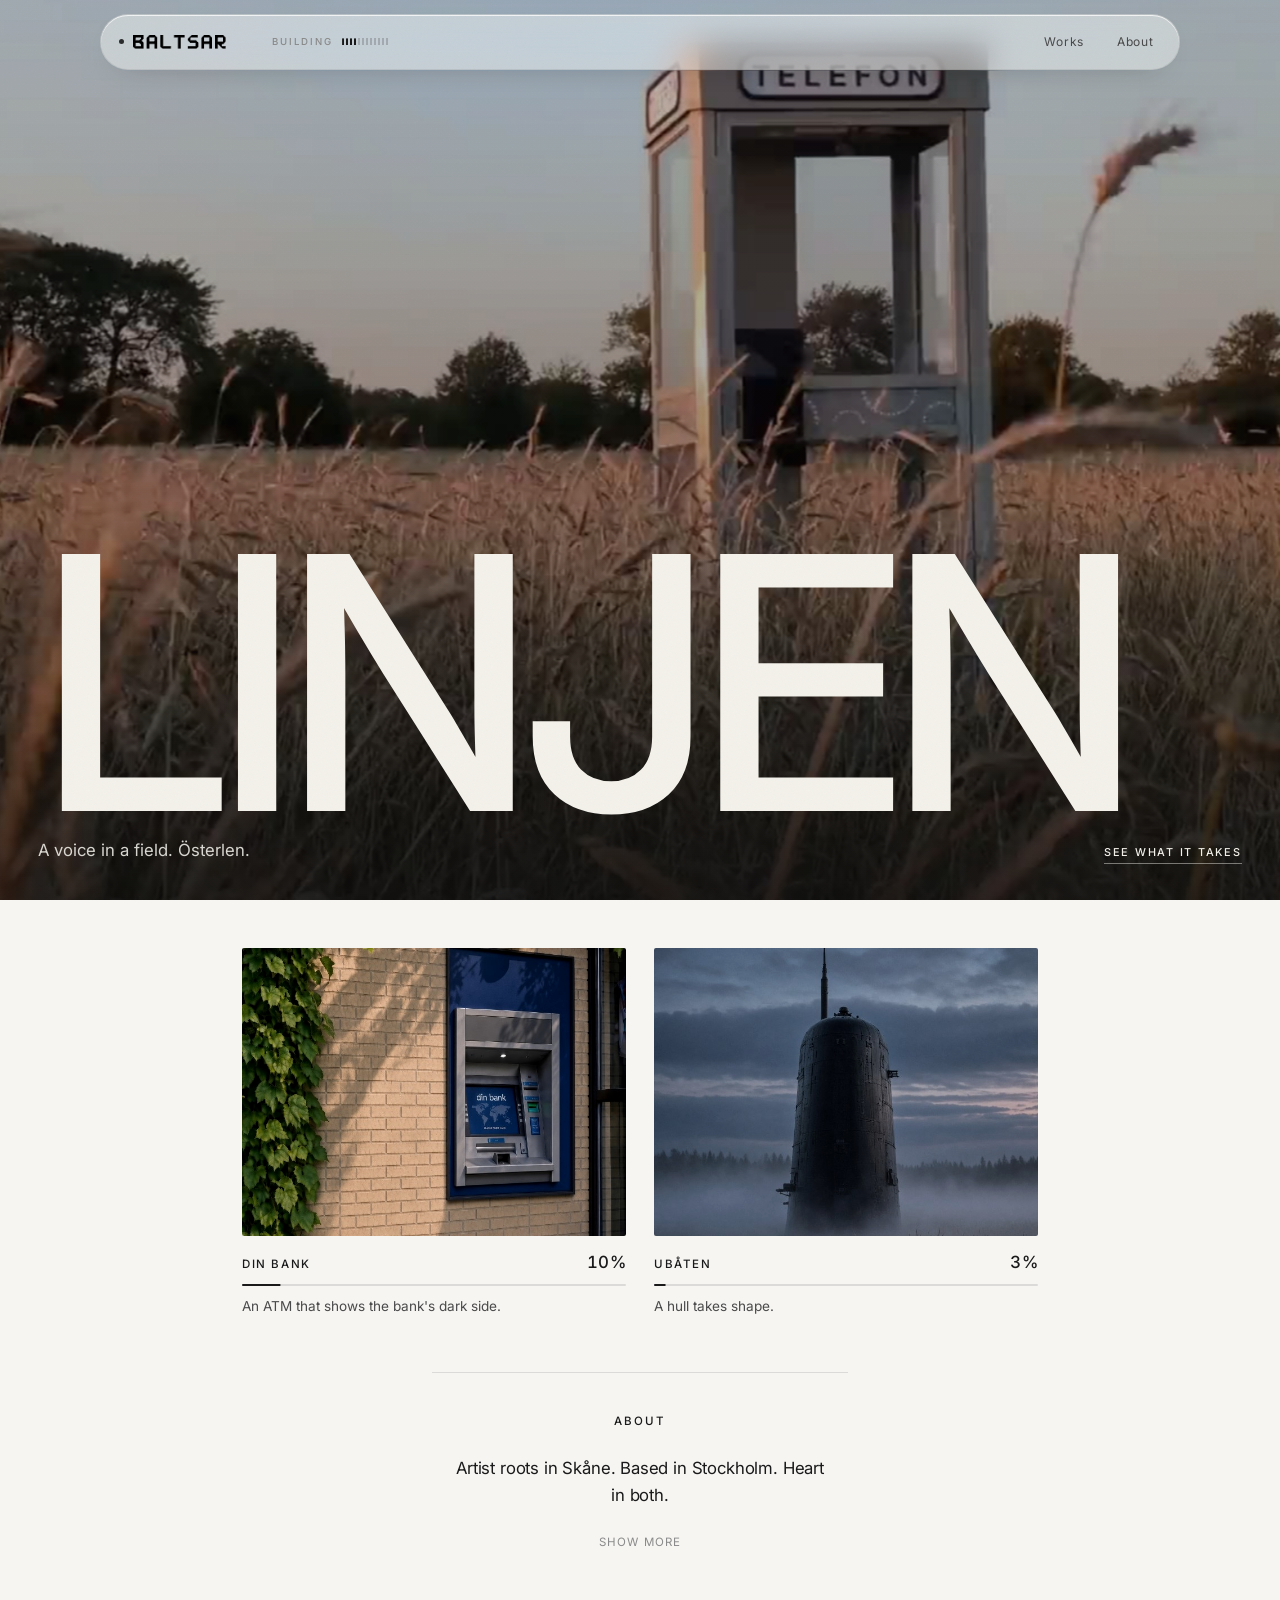
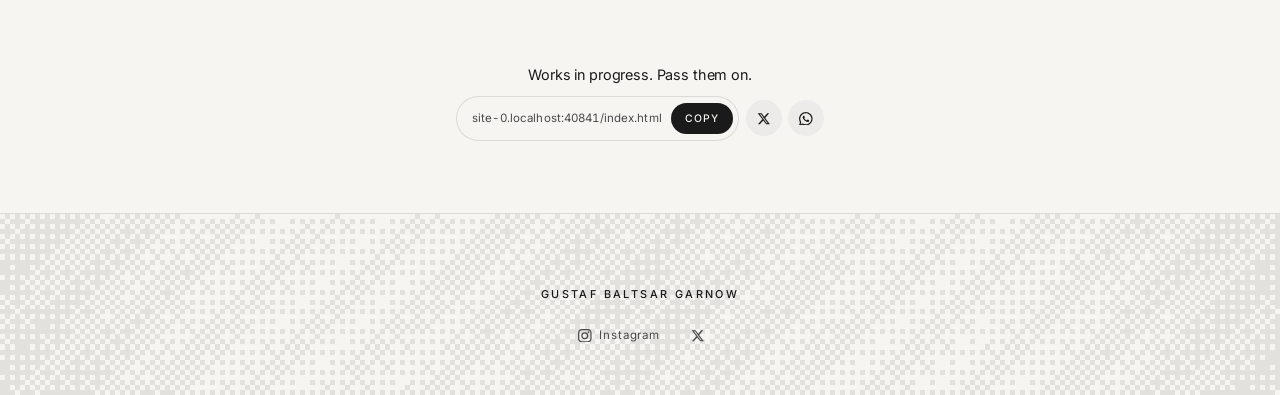
==== index.html @ ce8b92b5 "fix: keep index.html out of the address bar, add a pre-flight, yellow favicon The logo, the nav and " ====
<!DOCTYPE html>
<html lang="en">
<head>
  <meta charset="UTF-8" />
  <meta name="viewport" content="width=device-width, initial-scale=1" />
  <title>BALTSAR — works in progress from Österlen</title>
  <meta name="description" content="Gustaf Baltsar Garnow builds installations in the open. LINJEN, DIN BANK and UBÅTEN — what each work takes, what it costs, and how you can help." />
  <meta name="author" content="Gustaf Baltsar Garnow" />
  <meta name="theme-color" content="#f6f5f2" />
  <meta name="color-scheme" content="light" />
  <link rel="canonical" href="https://www.baltsar.art/" />

  <meta property="og:site_name" content="BALTSAR" />
  <meta property="og:type" content="website" />
  <meta property="og:locale" content="en_GB" />
  <meta property="og:url" content="https://www.baltsar.art/" />
  <meta property="og:title" content="BALTSAR — works in progress from Österlen" />
  <meta property="og:description" content="Gustaf Baltsar Garnow builds installations in the open. LINJEN, DIN BANK and UBÅTEN — what each work takes, what it costs, and how you can help." />
  <meta property="og:image" content="https://www.baltsar.art/images/og.jpg" />
  <meta property="og:image:secure_url" content="https://www.baltsar.art/images/og.jpg" />
  <meta property="og:image:type" content="image/jpeg" />
  <meta property="og:image:width" content="1200" />
  <meta property="og:image:height" content="630" />
  <meta property="og:image:alt" content="LINJEN — a phone booth standing alone in a field in Österlen" />

  <meta name="twitter:card" content="summary_large_image" />
  <meta name="twitter:title" content="BALTSAR — works in progress from Österlen" />
  <meta name="twitter:description" content="Gustaf Baltsar Garnow builds installations in the open. LINJEN, DIN BANK and UBÅTEN — what each work takes, what it costs, and how you can help." />
  <meta name="twitter:image" content="https://www.baltsar.art/images/og.jpg" />
  <meta name="twitter:image:alt" content="LINJEN — a phone booth standing alone in a field in Österlen" />

  <link rel="icon" href="images/favicon.ico" sizes="any" />
  <link rel="icon" type="image/svg+xml" href="images/favicon.svg" />
  <link rel="icon" type="image/png" href="images/favicon-32.png" />
  <link rel="apple-touch-icon" href="images/apple-touch-icon.png" />

  <link rel="preconnect" href="https://fonts.googleapis.com" />
  <link rel="preconnect" href="https://fonts.gstatic.com" crossorigin />
  <link href="https://fonts.googleapis.com/css2?family=Inter:wght@300;400;500&display=swap" rel="stylesheet" />
  <link rel="stylesheet" href="styles.css" />
  <link rel="preload" as="image" href="images/linjen-field-poster.jpg" media="not all and (max-width: 48rem) and (orientation: portrait)" fetchpriority="high" />
  <link rel="preload" as="image" href="images/linjen-hero-pt.jpg" media="(max-width: 48rem) and (orientation: portrait)" fetchpriority="high" />
  <script type="application/ld+json">
  {
    "@context": "https://schema.org",
    "@graph": [
      {
        "@type": "WebSite",
        "name": "BALTSAR",
        "url": "https://www.baltsar.art/",
        "description": "Installations in progress from Österlen — LINJEN, DIN BANK and UBÅTEN. What each work takes to build.",
        "inLanguage": "en",
        "author": { "@id": "https://www.baltsar.art/#person" }
      },
      {
        "@type": "Person",
        "@id": "https://www.baltsar.art/#person",
        "name": "Gustaf Baltsar Garnow",
        "alternateName": "Baltsar",
        "url": "https://www.baltsar.art/",
        "jobTitle": "Artist and developer",
        "homeLocation": {
          "@type": "Place",
          "name": "Stockholm",
          "address": { "@type": "PostalAddress", "addressCountry": "SE" }
        },
        "sameAs": [
          "https://www.instagram.com/gustafbaltsar/",
          "https://x.com/gustafgarnow",
          "https://headless.design",
          "https://andersgarnow.se/"
        ]
      }
    ]
  }
  </script>
</head>
<body>
  <a class="skip-link" href="#top">Skip to content</a>
  <div class="noise" aria-hidden="true"></div>

  <header class="site-header">
    <div class="bar">
      <a class="logo" href="#top">
        <span class="led" aria-hidden="true"></span>
        <img src="images/logo.png" alt="BALTSAR" width="119" height="18" />
      </a>
      <p class="bar-state" aria-hidden="true" data-progress="34">
        <span class="bar-state-label">Building</span>
        <span class="bar-meter"><b></b></span>
      </p>
      <nav class="nav">
        <a href="#verk">Works</a>
        <a href="#om">About</a>
      </nav>
      <div class="bar-scroll" aria-hidden="true"><span></span></div>
    </div>
  </header>

  <main id="top">
    <section class="hero" aria-label="Featured work">
      <a
        class="hero-plane"
        href="linjen.html"
        aria-label="LINJEN — a phone booth standing alone in a field in Österlen"
      >
        <picture>
          <source
            media="(max-width: 48rem) and (orientation: portrait)"
            srcset="images/linjen-hero-pt.jpg"
            width="810"
            height="1440"
          />
          <img
            class="hero-still"
            src="images/linjen-field-poster.jpg"
            alt=""
            width="1440"
            height="810"
            fetchpriority="high"
          />
        </picture>
        <video
          class="hero-video"
          data-hero-video
          data-src="video/linjen-field-lg.mp4"
          width="1440"
          height="810"
          muted
          loop
          playsinline
          disablepictureinpicture
          aria-hidden="true"
        ></video>
      </a>
      <div class="hero-copy">
        <h1 class="hero-title">LINJEN</h1>
        <div class="hero-foot">
          <p class="hero-line">A voice in a field. Österlen.</p>
          <a class="hero-cta" href="linjen.html">See what it takes</a>
        </div>
      </div>
    </section>

    <section id="verk" class="works" aria-label="Works in progress">
      <a class="work work--sketch" href="dinbank.html" data-progress="10">
        <div class="work-media">
          <img src="images/dinbank.jpg" alt="DIN BANK — ATM set into a brick wall" width="682" height="512" loading="lazy" />
        </div>
        <div class="work-meta">
          <div class="work-title-row">
            <h2>DIN BANK</h2>
            <span class="pct">10%</span>
          </div>
          <div class="progress" aria-hidden="true">
            <div class="progress-fill is-on" style="--p: 10"></div>
          </div>
          <p class="work-line">An ATM that shows the bank's dark side.</p>
        </div>
      </a>

      <a class="work work--sketch" href="ubaten.html" data-progress="3">
        <div class="work-media">
          <img src="images/ubaten.jpg" alt="UBÅTEN — conning tower in fog" width="682" height="512" loading="lazy" />
        </div>
        <div class="work-meta">
          <div class="work-title-row">
            <h2>UBÅTEN</h2>
            <span class="pct">3%</span>
          </div>
          <div class="progress" aria-hidden="true">
            <div class="progress-fill is-on" style="--p: 3"></div>
          </div>
          <p class="work-line">A hull takes shape.</p>
        </div>
      </a>
    </section>

    <section id="om" class="about">
      <h2 class="about-heading">About</h2>
      <p class="about-lead">
        Artist roots in Skåne. Based in Stockholm. Heart in both.
      </p>
      <div class="about-more" id="about-more" hidden>
        <p class="about-text">
          Baltsar. Artist and developer. The roots come from my father,
          <a href="https://andersgarnow.se/" target="_blank" rel="noopener">Anders Garnow</a>.
        </p>
        <p class="about-text">
          This site shows what is being built right now — not what is already finished.
          The works are made in the open, from a former bank building in Österlen,
          where voice, code and physical systems meet.
        </p>
        <p class="about-text about-text--muted">
          The percentages are honest. What is done is done.
        </p>
        <p class="about-link">
          <a href="https://headless.design" target="_blank" rel="noopener">headless.design</a>
        </p>
      </div>
      <button
        class="about-toggle"
        type="button"
        aria-expanded="false"
        aria-controls="about-more"
      >
        Show more
      </button>
    </section>

    <aside class="share" data-share aria-label="Share this site">
      <p class="share-hook">Works in progress. Pass them on.</p>
      <div class="share-rail">
        <div class="share-link">
          <span class="share-url" data-share-url></span>
          <button class="share-copy" type="button" data-share-copy>Copy</button>
        </div>
        <button class="share-native" type="button" data-share-native hidden aria-label="Share via device">
          <svg viewBox="0 0 24 24" aria-hidden="true"><path fill="currentColor" d="M18 16.08c-.76 0-1.44.3-1.96.77L8.91 12.7c.05-.23.09-.46.09-.7s-.04-.47-.09-.7l7.05-4.11c.54.5 1.25.81 2.04.81 1.66 0 3-1.34 3-3s-1.34-3-3-3-3 1.34-3 3c0 .24.04.47.09.7L8.04 9.81C7.5 9.31 6.79 9 6 9c-1.66 0-3 1.34-3 3s1.34 3 3 3c.79 0 1.5-.31 2.04-.81l7.12 4.16c-.05.21-.08.43-.08.65 0 1.61 1.31 2.92 2.92 2.92s2.92-1.31 2.92-2.92-1.31-2.92-2.92-2.92z"/></svg>
          <span>Share</span>
        </button>
        <a class="share-icon" data-share-x href="#" target="_blank" rel="noopener" aria-label="Share on X">
          <svg viewBox="0 0 24 24" aria-hidden="true"><path fill="currentColor" d="M18.244 2.25h3.308l-7.227 8.26 8.502 11.24H16.17l-5.214-6.817L4.99 21.75H1.68l7.73-8.835L1.254 2.25H8.08l4.713 6.231zm-1.161 17.52h1.833L7.084 4.126H5.117z"/></svg>
        </a>
        <a class="share-icon" data-share-wa href="#" target="_blank" rel="noopener" aria-label="Share on WhatsApp">
          <svg viewBox="0 0 24 24" aria-hidden="true"><path fill="currentColor" d="M17.47 14.38c-.29-.14-1.7-.84-1.96-.93-.26-.1-.45-.14-.64.14-.19.28-.74.93-.9 1.12-.17.19-.33.21-.62.07-.29-.14-1.21-.45-2.3-1.43-.85-.76-1.42-1.7-1.59-1.98-.17-.29-.02-.44.12-.58.13-.13.29-.33.43-.5.14-.17.19-.28.29-.47.1-.19.05-.35-.02-.5-.07-.14-.64-1.54-.88-2.11-.23-.55-.47-.48-.64-.48h-.55c-.19 0-.5.07-.76.35-.26.28-1 1-1 2.43s1.02 2.82 1.17 3.01c.14.19 2.01 3.07 4.87 4.3.68.29 1.21.47 1.62.6.68.22 1.3.19 1.79.11.55-.08 1.7-.69 1.94-1.36.24-.67.24-1.24.17-1.36-.07-.11-.26-.18-.55-.32zM12.05 21.8h-.01a9.8 9.8 0 0 1-4.98-1.36l-.36-.21-3.7.97.99-3.61-.24-.37a9.77 9.77 0 0 1-1.5-5.22c0-5.4 4.4-9.8 9.81-9.8 2.62 0 5.08 1.02 6.93 2.88a9.74 9.74 0 0 1 2.87 6.93c0 5.41-4.4 9.8-9.8 9.8zm8.34-18.14A11.57 11.57 0 0 0 12.04 0C5.46 0 .1 5.35.1 11.93c0 2.1.55 4.15 1.59 5.96L0 24l6.26-1.64a11.9 11.9 0 0 0 5.78 1.47h.01c6.58 0 11.93-5.35 11.93-11.93 0-3.19-1.24-6.18-3.49-8.43z"/></svg>
        </a>
      </div>
    </aside>
  </main>

  <footer class="site-footer">
    <canvas class="footer-field" data-footer-field aria-hidden="true"></canvas>
    <div class="footer-inner">
      <p class="footer-name">Gustaf Baltsar Garnow</p>
      <nav class="footer-social" aria-label="Social">
        <a href="https://www.instagram.com/gustafbaltsar/" target="_blank" rel="noopener" aria-label="Instagram">
          <svg viewBox="0 0 24 24" aria-hidden="true"><path fill="currentColor" d="M12 2.16c3.2 0 3.58.01 4.85.07 3.25.15 4.77 1.69 4.92 4.92.06 1.27.07 1.65.07 4.85s-.01 3.58-.07 4.85c-.15 3.23-1.66 4.77-4.92 4.92-1.27.06-1.65.07-4.85.07s-3.58-.01-4.85-.07c-3.26-.15-4.77-1.7-4.92-4.92-.06-1.27-.07-1.65-.07-4.85s.01-3.58.07-4.85C2.38 3.92 3.9 2.38 7.15 2.23 8.42 2.17 8.8 2.16 12 2.16M12 0C8.74 0 8.33.01 7.05.07 2.7.27.27 2.69.07 7.05.01 8.33 0 8.74 0 12s.01 3.67.07 4.95c.2 4.36 2.62 6.78 6.98 6.98C8.33 23.99 8.74 24 12 24s3.67-.01 4.95-.07c4.35-.2 6.78-2.62 6.98-6.98.06-1.28.07-1.69.07-4.95s-.01-3.67-.07-4.95C23.73 2.69 21.31.27 16.95.07 15.67.01 15.26 0 12 0zm0 5.84A6.16 6.16 0 1 0 18.16 12 6.16 6.16 0 0 0 12 5.84zM12 16a4 4 0 1 1 4-4 4 4 0 0 1-4 4zm6.41-11.85a1.44 1.44 0 1 0 1.44 1.44 1.44 1.44 0 0 0-1.44-1.44z"/></svg>
          <span>Instagram</span>
        </a>
        <a href="https://x.com/gustafgarnow" target="_blank" rel="noopener" aria-label="X">
          <svg viewBox="0 0 24 24" aria-hidden="true"><path fill="currentColor" d="M18.244 2.25h3.308l-7.227 8.26 8.502 11.24H16.17l-5.214-6.817L4.99 21.75H1.68l7.73-8.835L1.254 2.25H8.08l4.713 6.231zm-1.161 17.52h1.833L7.084 4.126H5.117z"/></svg>
        </a>
      </nav>
    </div>
  </footer>

  <script src="main.js?v=13"></script>
</body>
</html>
---- styles.css ----
/* BALTSAR — light, minimal, always visible */

:root {
  --bg: #f6f5f2;
  --bg-soft: #eeede8;
  --ink: #1a1a1a;
  --ink-muted: #4a4a4a;
  --ink-faint: #8a8a8a;
  --line: rgba(26, 26, 26, 0.12);
  --ease: cubic-bezier(0.22, 1, 0.36, 1);
  --ease-out: cubic-bezier(0.16, 1, 0.3, 1);
  --radius: 2px;
}

*,
*::before,
*::after {
  box-sizing: border-box;
  margin: 0;
  padding: 0;
}

html {
  scroll-behavior: smooth;
  -webkit-font-smoothing: antialiased;
  -moz-osx-font-smoothing: grayscale;
}

@media (prefers-reduced-motion: reduce) {
  html { scroll-behavior: auto; }
  *, *::before, *::after {
    animation-duration: 0.01ms !important;
    animation-iteration-count: 1 !important;
    transition-duration: 0.01ms !important;
  }
}

body {
  font-family: "Inter", system-ui, -apple-system, sans-serif;
  font-weight: 400;
  font-size: 15px;
  line-height: 1.5;
  color: var(--ink);
  background: var(--bg);
  min-height: 100vh;
  overflow-x: hidden;
}

/* subtle film grain */
.noise {
  pointer-events: none;
  position: fixed;
  inset: 0;
  z-index: 1000;
  opacity: 0.03;
  background-image: url("data:image/svg+xml,%3Csvg viewBox='0 0 256 256' xmlns='http://www.w3.org/2000/svg'%3E%3Cfilter id='n'%3E%3CfeTurbulence type='fractalNoise' baseFrequency='0.85' numOctaves='4' stitchTiles='stitch'/%3E%3C/filter%3E%3Crect width='100%25' height='100%25' filter='url(%23n)'/%3E%3C/svg%3E");
  background-size: 180px;
  mix-blend-mode: multiply;
}

.skip-link {
  position: absolute;
  left: 1rem;
  top: -4rem;
  z-index: 200;
  padding: 0.65rem 1rem;
  background: var(--ink);
  color: var(--bg);
  font-size: 0.75rem;
  letter-spacing: 0.08em;
  text-transform: uppercase;
  text-decoration: none;
  border-radius: var(--radius);
  transition: top 0.2s var(--ease);
}

.skip-link:focus {
  top: 1rem;
}

/* header — floating glass bar */
.site-header {
  position: fixed;
  top: 0;
  left: 0;
  right: 0;
  z-index: 100;
  padding: 0.85rem 1.5rem;
  transition: padding 0.5s var(--ease);
}

.site-header.is-scrolled {
  padding: 0.5rem 1.5rem;
}

.bar {
  position: relative;
  max-width: 1080px;
  margin: 0 auto;
  display: flex;
  align-items: center;
  justify-content: space-between;
  gap: 1.5rem;
  padding: 0.7rem 0.75rem 0.7rem 1.1rem;
  border-radius: 999px;
  border: 1px solid rgba(26, 26, 26, 0.07);
  background: rgba(246, 245, 242, 0.5);
  backdrop-filter: blur(16px) saturate(1.7);
  -webkit-backdrop-filter: blur(16px) saturate(1.7);
  box-shadow: inset 0 1px 0 rgba(255, 255, 255, 0.75),
    0 10px 30px -24px rgba(26, 26, 26, 0.9);
  transition: background 0.5s var(--ease), border-color 0.5s var(--ease),
    box-shadow 0.5s var(--ease), padding 0.5s var(--ease);
}

.is-scrolled .bar {
  padding: 0.55rem 0.75rem 0.55rem 1.1rem;
  border-color: rgba(26, 26, 26, 0.11);
  background: rgba(246, 245, 242, 0.72);
  box-shadow: inset 0 1px 0 rgba(255, 255, 255, 0.8),
    0 14px 34px -26px rgba(26, 26, 26, 1);
}

/* dot grain caught in the glass */
.bar::before {
  content: "";
  position: absolute;
  inset: 0;
  border-radius: inherit;
  pointer-events: none;
  background-image: radial-gradient(var(--ink) 0.5px, transparent 0.6px);
  background-size: 4px 4px;
  opacity: 0.045;
}

/* light passes over the glass when you come near */
.bar::after {
  content: "";
  position: absolute;
  inset: 0;
  border-radius: inherit;
  pointer-events: none;
  background-image: linear-gradient(
    100deg,
    transparent 40%,
    rgba(255, 255, 255, 0.8) 50%,
    transparent 60%
  );
  background-size: 250% 100%;
  background-position: 130% 0;
  opacity: 0;
  transition: opacity 0.4s var(--ease), background-position 1.2s var(--ease-out);
}

.bar:hover::after {
  opacity: 1;
  background-position: -30% 0;
}

/* site state readout */
.bar-state {
  display: flex;
  align-items: center;
  gap: 0.6rem;
  margin-right: auto;
  margin-left: 1.4rem;
}

.bar-state-label {
  font-size: 0.6rem;
  font-weight: 500;
  letter-spacing: 0.2em;
  text-transform: uppercase;
  color: var(--ink-faint);
}

.bar-meter {
  position: relative;
  width: 46px;
  height: 7px;
  background-image: repeating-linear-gradient(
    to right,
    rgba(26, 26, 26, 0.2) 0 2px,
    transparent 2px 4px
  );
}

.bar-meter b {
  position: absolute;
  inset: 0;
  background-image: repeating-linear-gradient(
    to right,
    var(--ink) 0 2px,
    transparent 2px 4px
  );
  clip-path: inset(0 100% 0 0);
  transition: clip-path 1.4s steps(12, end) 0.35s;
}

/* scroll readout along the bottom of the glass */
.bar-scroll {
  position: absolute;
  left: 1.1rem;
  right: 1.1rem;
  bottom: 0;
  height: 2px;
  overflow: hidden;
}

.bar-scroll span {
  display: block;
  height: 100%;
  background-image: radial-gradient(var(--ink) 0.7px, transparent 0.9px);
  background-size: 4px 4px;
  transform: scaleX(0);
  transform-origin: left;
  opacity: 0.35;
  transition: transform 0.15s linear;
}

.logo {
  display: inline-flex;
  align-items: center;
  gap: 0.6rem;
  color: var(--ink);
  text-decoration: none;
  transition: opacity 0.3s var(--ease);
}

.logo img {
  display: block;
  height: 14px;
  width: auto;
  image-rendering: -webkit-optimize-contrast;
}

.logo:hover {
  opacity: 0.55;
}

/* status light — the site is being built, not finished */
.led {
  width: 5px;
  height: 5px;
  border-radius: 50%;
  background: var(--ink);
  opacity: 0.9;
  animation: led 6s steps(1, end) infinite;
}

@keyframes led {
  0%, 84% { opacity: 0.9; }
  85%, 87% { opacity: 0.15; }
  88%, 90% { opacity: 0.9; }
  91%, 93% { opacity: 0.15; }
  94%, 100% { opacity: 0.9; }
}

.nav {
  display: flex;
  gap: 0.35rem;
}

.nav a {
  position: relative;
  padding: 0.45rem 0.85rem;
  border-radius: 999px;
  font-size: 0.75rem;
  font-weight: 400;
  letter-spacing: 0.06em;
  color: var(--ink-muted);
  text-decoration: none;
  transition: color 0.3s var(--ease), background 0.3s var(--ease);
}

.nav a:hover,
.nav a:focus-visible {
  color: var(--ink);
  background: rgba(26, 26, 26, 0.045);
}

/* underline resolves dot by dot */
.nav a::after {
  content: "";
  position: absolute;
  left: 0.85rem;
  right: 0.85rem;
  bottom: 0.32rem;
  height: 2px;
  background-image: radial-gradient(var(--ink) 0.7px, transparent 0.9px);
  background-size: 4px 4px;
  clip-path: inset(0 100% 0 0);
  transition: clip-path 0.4s steps(5, end);
}

.nav a:hover::after,
.nav a:focus-visible::after {
  clip-path: inset(0 0 0 0);
}

/* hero — LINJEN owns the first viewport */
.hero {
  position: relative;
  min-height: 100svh;
  display: flex;
  flex-direction: column;
  justify-content: flex-end;
  color: #f3f1ea;
  background: #1a1a1a;
}

.hero-plane {
  position: absolute;
  inset: 0;
  display: block;
  overflow: hidden;
}

.hero-plane picture,
.hero-plane img,
.hero-plane video {
  width: 100%;
  height: 100%;
  object-fit: cover;
  object-position: 50% 42%;
  display: block;
  /* the anchor owns the click, never the video element */
  pointer-events: none;
  transform: scale(1.04);
  filter: saturate(0.92) contrast(1.04) brightness(0.92);
  animation: hero-settle 2.4s var(--ease-out) both;
  transition: transform 1.4s var(--ease-out), filter 0.8s var(--ease);
}

/* the still is the floor; motion fades in on top of it once it can play */
.hero-video {
  position: absolute;
  inset: 0;
  opacity: 0;
  transition: opacity 0.8s var(--ease);
}

.hero-video.is-playing {
  opacity: 1;
}

.hero-plane:hover img,
.hero-plane:focus-visible img,
.hero-plane:hover video,
.hero-plane:focus-visible video {
  transform: scale(1.07);
  filter: saturate(1) contrast(1.06) brightness(0.95);
}

.hero-plane:focus-visible {
  outline: none;
}

.hero-plane:focus-visible::after {
  content: "";
  position: absolute;
  inset: 0.75rem;
  border: 1px solid rgba(243, 241, 234, 0.7);
  pointer-events: none;
}

.hero::after {
  content: "";
  position: absolute;
  inset: 0;
  pointer-events: none;
  background:
    linear-gradient(to top, rgba(14, 14, 14, 0.78) 0%, rgba(14, 14, 14, 0.28) 42%, rgba(14, 14, 14, 0.12) 100%),
    radial-gradient(ellipse 80% 55% at 50% 100%, rgba(14, 14, 14, 0.55), transparent 70%);
}

.hero-copy {
  position: relative;
  z-index: 1;
  width: 100%;
  /* proportional inset so the title fills the same share at every width */
  padding: 0 max(1rem, 3vw) 1.5rem;
  pointer-events: none;
  animation: hero-copy-in 1.1s var(--ease-out) 0.25s both;
}

.hero-copy .hero-cta {
  pointer-events: auto;
}

@media (min-width: 768px) {
  .hero-copy {
    padding: 0 max(1rem, 3vw) 2.25rem;
  }
}

/* the name of the work, at the size of the field it stands in. vw so it
   spans the viewport, vh so a short window cannot push it off screen. */
.hero-title {
  font-size: min(27.6vw, 62vh);
  font-weight: 500;
  letter-spacing: -0.045em;
  line-height: 0.78;
  text-transform: uppercase;
  white-space: nowrap;
}

.hero-foot {
  display: flex;
  flex-wrap: wrap;
  align-items: baseline;
  justify-content: space-between;
  gap: 0.6rem 2rem;
  margin-top: 1.15rem;
}

.hero-line {
  max-width: 18rem;
  font-size: 1.05rem;
  font-weight: 400;
  line-height: 1.4;
  color: rgba(243, 241, 234, 0.88);
}

.hero-cta {
  display: inline-block;
  font-size: 0.68rem;
  font-weight: 500;
  letter-spacing: 0.16em;
  text-transform: uppercase;
  color: #f3f1ea;
  text-decoration: none;
  border-bottom: 1px solid rgba(243, 241, 234, 0.45);
  padding-bottom: 0.15rem;
  transition: border-color 0.35s var(--ease), opacity 0.35s var(--ease);
}

.hero-cta:hover,
.hero-cta:focus-visible {
  border-color: #f3f1ea;
}

.hero-cta:focus-visible {
  outline: 1px solid #f3f1ea;
  outline-offset: 4px;
}

@keyframes hero-settle {
  from {
    transform: scale(1.08);
    filter: saturate(0.85) contrast(1.02) brightness(0.78);
  }
  to {
    transform: scale(1.04);
    filter: saturate(0.92) contrast(1.04) brightness(0.92);
  }
}

@keyframes hero-copy-in {
  from {
    opacity: 0;
    transform: translateY(14px);
  }
  to {
    opacity: 1;
    transform: translateY(0);
  }
}

.visually-hidden {
  position: absolute;
  width: 1px;
  height: 1px;
  padding: 0;
  margin: -1px;
  overflow: hidden;
  clip: rect(0, 0, 0, 0);
  white-space: nowrap;
  border: 0;
}

/* works — unfinished pieces sit under the hero */
.works {
  display: grid;
  grid-template-columns: 1fr;
  gap: 2.5rem;
  padding: 3rem 1.5rem 3.5rem;
  max-width: 860px;
  margin: 0 auto;
  scroll-margin-top: 5rem;
}

@media (min-width: 720px) {
  .works {
    grid-template-columns: repeat(2, 1fr);
    gap: 1.75rem;
    padding-left: 2rem;
    padding-right: 2rem;
  }
}

.work {
  display: block;
  color: inherit;
  text-decoration: none;
}

.work:focus-visible {
  outline: 1px solid var(--ink);
  outline-offset: 4px;
}

.work-media {
  position: relative;
  aspect-ratio: 4 / 3;
  overflow: hidden;
  background: var(--bg-soft);
  border-radius: var(--radius);
}

.work-media img {
  width: 100%;
  height: 100%;
  object-fit: cover;
  display: block;
  filter: saturate(0.94) contrast(1.02);
}

/* sketches stay still — no zoom / pixel hover */
.work--sketch .work-media img {
  filter: saturate(0.88) contrast(1.05);
}

.work--sketch:hover .work-media img,
.work--sketch:focus-visible .work-media img {
  transform: none;
}

.work-meta {
  padding-top: 0.9rem;
}

.work-title-row {
  display: flex;
  align-items: baseline;
  justify-content: space-between;
  gap: 0.75rem;
  margin-bottom: 0.5rem;
}

.work-title-row h2 {
  font-size: 0.72rem;
  font-weight: 500;
  letter-spacing: 0.14em;
  text-transform: uppercase;
}

.pct {
  font-size: 1.05rem;
  font-weight: 500;
  letter-spacing: 0.02em;
  color: var(--ink);
  font-variant-numeric: tabular-nums;
}
.work[data-progress="0"] .pct {
  font-size: 0.8rem;
  font-weight: 400;
  color: var(--ink-faint);
}


/* progress bar — more visible, especially high % */
.progress {
  height: 2px;
  background: var(--line);
  overflow: hidden;
  border-radius: 1px;
  margin-top: 0.15rem;
}

.progress-fill {
  height: 100%;
  width: 100%;
  background: var(--ink);
  transform: scaleX(0);
  transform-origin: left;
}

.progress-fill.is-on {
  transform: scaleX(calc(var(--p) / 100));
  transition: transform 1.1s var(--ease-out);
}

/* one-line under each work — clear, readable */
.work-line {
  margin-top: 0.7rem;
  font-size: 0.85rem;
  font-weight: 400;
  line-height: 1.45;
  color: var(--ink-muted);
}

/* about — impossible to miss */
.about {
  max-width: 26rem;
  margin: 0 auto;
  padding: 2.5rem 1.5rem 5rem;
  text-align: center;
  scroll-margin-top: 5rem;
  border-top: 1px solid var(--line);
}

.about-heading {
  font-size: 0.72rem;
  font-weight: 500;
  letter-spacing: 0.18em;
  text-transform: uppercase;
  color: var(--ink);
  margin-bottom: 1.5rem;
}

.about-lead {
  font-size: 1.05rem;
  font-weight: 400;
  line-height: 1.65;
  color: var(--ink);
  letter-spacing: -0.01em;
}

.about-more {
  margin-top: 1.25rem;
}

.about-more[hidden] {
  display: none;
}

.about-text {
  font-size: 0.95rem;
  font-weight: 400;
  line-height: 1.7;
  color: var(--ink);
  margin-bottom: 1rem;
}

.about-text--muted {
  color: var(--ink-muted);
  margin-bottom: 0;
}

.about-text a {
  color: var(--ink-muted);
  text-decoration: none;
  padding-bottom: 3px;
  background-image: radial-gradient(var(--ink) 0.6px, transparent 0.8px);
  background-size: 4px 4px;
  background-repeat: repeat-x;
  background-position: 0 100%;
  transition: color 0.3s var(--ease), background-size 0.35s steps(3, end);
}

.about-text a:hover,
.about-text a:focus-visible {
  color: var(--ink);
  background-size: 3px 4px;
}

.about-toggle {
  appearance: none;
  border: 0;
  background: none;
  padding: 0;
  margin-top: 1.5rem;
  font: inherit;
  font-size: 0.72rem;
  font-weight: 400;
  letter-spacing: 0.1em;
  text-transform: uppercase;
  color: var(--ink-faint);
  cursor: pointer;
  position: relative;
  transition: color 0.3s var(--ease);
}

.about-toggle::after {
  content: "";
  position: absolute;
  left: 0;
  bottom: -2px;
  width: 100%;
  height: 1px;
  background: currentColor;
  transform: scaleX(0);
  transform-origin: right;
  transition: transform 0.35s var(--ease);
}

.about-toggle:hover {
  color: var(--ink);
}

.about-toggle:hover::after {
  transform: scaleX(1);
  transform-origin: left;
}

.about-link {
  margin-top: 1.75rem;
}

.about-link a {
  font-size: 0.72rem;
  font-weight: 400;
  letter-spacing: 0.08em;
  color: var(--ink-faint);
  text-decoration: none;
  transition: color 0.3s var(--ease);
  position: relative;
}

.about-link a::after {
  content: "";
  position: absolute;
  left: 0;
  bottom: -2px;
  width: 100%;
  height: 1px;
  background: currentColor;
  transform: scaleX(0);
  transform-origin: right;
  transition: transform 0.35s var(--ease);
}

.about-link a:hover {
  color: var(--ink);
}

.about-link a:hover::after {
  transform: scaleX(1);
  transform-origin: left;
}

/* footer — quiet pixel field */
.site-footer {
  position: relative;
  isolation: isolate;
  overflow: hidden;
  margin-top: 2rem;
  padding: 4.5rem 1.5rem 2.75rem;
  text-align: center;
  border-top: 1px solid var(--line);
}

.footer-field {
  position: absolute;
  inset: 0;
  z-index: 0;
  width: 100%;
  height: 100%;
  display: block;
  pointer-events: none;
  image-rendering: pixelated;
  opacity: 0.55;
}

.footer-inner {
  position: relative;
  z-index: 1;
  display: grid;
  gap: 1.1rem;
  justify-items: center;
}

.footer-name {
  font-size: 0.68rem;
  font-weight: 500;
  letter-spacing: 0.22em;
  text-transform: uppercase;
  color: var(--ink);
}

.footer-social {
  display: flex;
  gap: 0.35rem;
}

.footer-social a {
  position: relative;
  display: inline-flex;
  align-items: center;
  gap: 0.45rem;
  padding: 0.45rem 0.85rem;
  border-radius: 999px;
  font-size: 0.72rem;
  letter-spacing: 0.08em;
  color: var(--ink-muted);
  text-decoration: none;
  transition: color 0.3s var(--ease), background 0.3s var(--ease);
}

.footer-social svg {
  width: 0.85rem;
  height: 0.85rem;
  display: block;
  flex: 0 0 auto;
}

.footer-social a[aria-label="X"] {
  padding: 0.45rem 0.7rem;
}

.footer-social a:hover,
.footer-social a:focus-visible {
  color: var(--ink);
  background: rgba(26, 26, 26, 0.045);
}

.footer-social a::after {
  content: "";
  position: absolute;
  left: 0.85rem;
  right: 0.85rem;
  bottom: 0.28rem;
  height: 2px;
  background-image: radial-gradient(var(--ink) 0.7px, transparent 0.9px);
  background-size: 4px 4px;
  clip-path: inset(0 100% 0 0);
  transition: clip-path 0.4s steps(5, end);
}

.footer-social a:hover::after,
.footer-social a:focus-visible::after {
  clip-path: inset(0 0 0 0);
}

/* share rail */
.share {
  margin-top: 2rem;
  padding-top: 1.15rem;
  border-top: 1px solid var(--line);
}

.share-hook {
  font-size: 0.9rem;
  font-weight: 400;
  line-height: 1.4;
  letter-spacing: -0.01em;
  color: var(--ink);
  margin-bottom: 0.7rem;
}

.support .share-rail {
  margin-top: 0.85rem;
}

.share-rail {
  display: flex;
  flex-wrap: nowrap;
  gap: 0.4rem;
  align-items: center;
}

.share-link {
  flex: 1 1 auto;
  min-width: 0;
  display: grid;
  grid-template-columns: 1fr auto;
  align-items: center;
  gap: 0.45rem;
  padding: 0.35rem 0.35rem 0.35rem 0.8rem;
  border: 1px solid var(--line);
  border-radius: 999px;
  background: rgba(246, 245, 242, 0.65);
  backdrop-filter: blur(10px);
  -webkit-backdrop-filter: blur(10px);
}

.share-url {
  min-width: 0;
  overflow: hidden;
  text-overflow: ellipsis;
  white-space: nowrap;
  font-size: 0.72rem;
  font-variant-numeric: tabular-nums;
  letter-spacing: 0.01em;
  color: var(--ink-muted);
}

.share-copy,
.share-native,
.share-icon {
  appearance: none;
  border: 0;
  display: inline-flex;
  align-items: center;
  justify-content: center;
  gap: 0.35rem;
  padding: 0.5rem 0.85rem;
  border-radius: 999px;
  font: inherit;
  font-size: 0.65rem;
  font-weight: 500;
  letter-spacing: 0.1em;
  text-transform: uppercase;
  text-decoration: none;
  cursor: pointer;
  transition: transform 0.3s var(--ease), opacity 0.3s var(--ease),
    background 0.3s var(--ease), color 0.3s var(--ease);
}

.share-copy {
  color: var(--bg);
  background: var(--ink);
  white-space: nowrap;
  position: relative;
  overflow: hidden;
  isolation: isolate;
}

.share-copy::after {
  content: "";
  position: absolute;
  inset: 0;
  z-index: -1;
  background-image: radial-gradient(var(--bg) 0.6px, transparent 0.7px);
  background-size: 6px 6px;
  opacity: 0;
  transition: opacity 0.35s var(--ease), background-size 0.35s steps(4, end);
}

.share-copy:hover::after,
.share-copy:focus-visible::after,
.share-copy.is-copied::after {
  opacity: 0.45;
  background-size: 3px 3px;
}

.share-copy.is-copied {
  background: #2f2f2f;
}

.share-native,
.share-icon {
  color: var(--ink);
  background: rgba(26, 26, 26, 0.045);
  border: 1px solid transparent;
}

.share-native svg,
.share-icon svg {
  width: 0.85rem;
  height: 0.85rem;
  display: block;
  flex: 0 0 auto;
}

.share-icon {
  width: 2.25rem;
  height: 2.25rem;
  padding: 0;
  flex: 0 0 auto;
}

.share-native:hover,
.share-native:focus-visible,
.share-icon:hover,
.share-icon:focus-visible {
  background: rgba(26, 26, 26, 0.08);
}

.share-native[hidden] {
  display: none;
}

.item .share {
  max-width: 34rem;
}

.item .support {
  max-width: none;
}

.about ~ .share {
  max-width: 26rem;
  margin-left: auto;
  margin-right: auto;
  padding: 0 1.5rem 2.5rem;
  border-top: 0;
  text-align: center;
}

.about ~ .share .share-rail {
  justify-content: center;
}

.about ~ .share .share-hook {
  text-align: center;
}

@media (max-width: 639px) {
  .share-rail {
    flex-wrap: wrap;
  }

  .share-link {
    flex: 1 1 100%;
  }

  .share-native {
    flex: 1 1 auto;
  }

  .share-icon {
    width: 2.5rem;
    height: 2.5rem;
  }
}

a:focus-visible {
  outline: 1px solid var(--ink);
  outline-offset: 3px;
}

::selection {
  background: rgba(26, 26, 26, 0.12);
}

/* ---------- verk-sida ---------- */

.item {
  max-width: 58rem;
  margin: 0 auto;
  padding: 6rem 1.5rem 4rem;
}

.item-back {
  display: inline-block;
  font-size: 0.7rem;
  letter-spacing: 0.12em;
  text-transform: uppercase;
  color: var(--ink-faint);
  text-decoration: none;
  transition: color 0.3s var(--ease);
}

.item-back::before {
  content: "← ";
}

.item-back:hover {
  color: var(--ink);
}

.item-head {
  margin-top: 2.5rem;
  max-width: 34rem;
}

.item-title {
  font-size: clamp(1.6rem, 6vw, 2.4rem);
  font-weight: 500;
  letter-spacing: 0.04em;
  text-transform: uppercase;
  line-height: 1.1;
}

.item-line {
  margin-top: 0.75rem;
  font-size: 1.05rem;
  line-height: 1.6;
  color: var(--ink-muted);
}

.item-hero {
  position: relative;
  margin-top: 2.5rem;
  aspect-ratio: 3 / 2;
  max-height: 60vh;
  border-radius: var(--radius);
  overflow: hidden;
  background: var(--bg-soft);
}

.item-hero img,
.item-hero video {
  width: 100%;
  height: 100%;
  object-fit: cover;
  display: block;
}

.item-hero[data-dither] img {
  opacity: 0;
}

.dither {
  position: absolute;
  inset: 0;
  width: 100%;
  height: 100%;
  display: block;
  image-rendering: pixelated;
}

.item-hero-badge {
  position: absolute;
  inset: 0;
  z-index: 1;
  display: grid;
  place-content: center;
  justify-items: center;
  gap: 0.4rem;
  text-align: center;
  padding: 1rem;
}

/* keeps the label readable through the dither */
.item-hero-badge::before {
  content: "";
  position: absolute;
  inset: 0;
  z-index: -1;
  background: radial-gradient(
    ellipse 26% 24% at 50% 50%,
    rgba(246, 245, 242, 0.94) 0%,
    rgba(246, 245, 242, 0.82) 45%,
    rgba(246, 245, 242, 0) 100%
  );
}

.item-hero-pct {
  font-size: clamp(2rem, 7vw, 3rem);
  font-weight: 500;
  color: rgba(26, 26, 26, 0.5);
  font-variant-numeric: tabular-nums;
  text-shadow: 0 0 30px rgba(246, 245, 242, 0.95);
}

.item-hero-note {
  font-size: 0.68rem;
  letter-spacing: 0.16em;
  text-transform: uppercase;
  color: rgba(26, 26, 26, 0.58);
  text-shadow: 0 0 20px rgba(246, 245, 242, 0.95);
}

/* fakta */
.facts {
  display: grid;
  grid-template-columns: 1fr;
  gap: 1.25rem;
  margin-top: 2.75rem;
}

@media (min-width: 640px) {
  .facts {
    grid-template-columns: repeat(3, 1fr);
    gap: 2rem;
  }
}

.fact {
  border-top: 1px solid var(--line);
  padding-top: 0.85rem;
}

.fact-label {
  font-size: 0.65rem;
  letter-spacing: 0.16em;
  text-transform: uppercase;
  color: var(--ink-faint);
}

.fact-value {
  margin-top: 0.4rem;
  font-size: 1.15rem;
  font-weight: 500;
  color: var(--ink);
  font-variant-numeric: tabular-nums;
}

.fact-bar {
  height: 2px;
  margin-top: 0.75rem;
  background: var(--line);
  border-radius: 1px;
  overflow: hidden;
}

.fact-bar-fill {
  height: 100%;
  width: 100%;
  background: var(--ink);
  transform: scaleX(0);
  transform-origin: left;
  transition: transform 1.1s var(--ease-out);
}

/* block */
.block {
  margin-top: 4rem;
}

.block-heading {
  font-size: 0.7rem;
  font-weight: 500;
  letter-spacing: 0.18em;
  text-transform: uppercase;
  color: var(--ink);
  padding-bottom: 1rem;
  border-bottom: 1px solid var(--line);
}

.block-note {
  margin-top: 1.5rem;
  max-width: 34rem;
  font-size: 0.85rem;
  line-height: 1.65;
  color: var(--ink-muted);
}

.story {
  max-width: 36rem;
  margin-top: 1.5rem;
}

.story p {
  font-size: 0.98rem;
  font-weight: 400;
  line-height: 1.7;
  color: var(--ink);
  margin-bottom: 1.15rem;
}

.story p:last-child,
.story .story-end {
  margin-bottom: 0;
  color: var(--ink-muted);
}

.shots--story {
  margin-top: 2rem;
}

.shot--square {
  aspect-ratio: 1 / 1;
}

.shot--portrait {
  aspect-ratio: 3 / 4;
}

.shot--wide {
  aspect-ratio: 16 / 9;
}

@media (min-width: 640px) {
  .shots--story {
    grid-template-columns: 1fr 0.85fr 1.15fr;
    align-items: start;
  }

  .shots--story .shot--portrait {
    aspect-ratio: 3 / 4;
  }
}

/* steg */
.steps,
.credits {
  list-style: none;
}

.step {
  display: grid;
  grid-template-columns: auto 1fr auto;
  align-items: baseline;
  gap: 0.85rem;
  padding: 1.05rem 0;
  border-bottom: 1px solid var(--line);
}

.step-mark {
  width: 0.6rem;
  height: 0.6rem;
  border-radius: 999px;
  border: 1px solid var(--ink-faint);
  align-self: center;
}

.step.is-done .step-mark {
  background: var(--ink);
  border-color: var(--ink);
}

.step-text {
  font-size: 0.95rem;
  line-height: 1.55;
}

.step.is-done .step-text {
  color: var(--ink-muted);
}

.step-state {
  font-size: 0.65rem;
  letter-spacing: 0.14em;
  text-transform: uppercase;
  color: var(--ink-faint);
  white-space: nowrap;
}

.step.is-done .step-state {
  color: var(--ink);
}

/* credits */
.credit {
  display: flex;
  align-items: baseline;
  justify-content: space-between;
  gap: 1.5rem;
  padding: 0.95rem 0;
  border-bottom: 1px solid var(--line);
}

.credit:last-child {
  border-bottom: 0;
}

.credit-label {
  font-size: 0.65rem;
  letter-spacing: 0.16em;
  text-transform: uppercase;
  color: var(--ink-faint);
}

.credit-value {
  font-size: 0.95rem;
  color: var(--ink);
  text-align: right;
}

/* cta */
/* support — share and fund as one ask */
.support {
  margin-top: 4rem;
  padding: 2.25rem 1.5rem 2rem;
  border: 1px solid var(--line);
  border-radius: var(--radius);
  background: rgba(255, 255, 255, 0.5);
}

.support-heading {
  font-size: 1.15rem;
  font-weight: 500;
  letter-spacing: -0.01em;
  text-align: center;
}

.support-text {
  margin: 0.65rem auto 0;
  max-width: 28rem;
  font-size: 0.95rem;
  line-height: 1.6;
  color: var(--ink-muted);
  text-align: center;
}

.support-ways {
  display: grid;
  grid-template-columns: 1fr;
  gap: 1.75rem;
  margin-top: 1.75rem;
}

@media (min-width: 720px) {
  .support-ways:not(.support-ways--solo) {
    grid-template-columns: 1fr 1fr;
    gap: 0;
    align-items: start;
  }

  .support-ways:not(.support-ways--solo) .support-way:first-child {
    padding-right: 1.5rem;
    border-right: 1px solid var(--line);
  }

  .support-ways:not(.support-ways--solo) .support-way:last-child {
    padding-left: 1.5rem;
  }
}

.support-way-label {
  font-size: 0.65rem;
  font-weight: 500;
  letter-spacing: 0.16em;
  text-transform: uppercase;
  color: var(--ink-faint);
}

.support-way-note {
  margin-top: 0.4rem;
  font-size: 0.85rem;
  line-height: 1.45;
  color: var(--ink-muted);
}

.support .btn {
  margin-top: 1rem;
}

.support-note {
  margin-top: 0.85rem;
  font-size: 0.75rem;
  color: var(--ink-faint);
}

.cta {
  margin-top: 4rem;
  padding: 2.75rem 1.75rem;
  text-align: center;
  border: 1px solid var(--line);
  border-radius: var(--radius);
  background: rgba(255, 255, 255, 0.5);
}

.cta-heading {
  font-size: 1.15rem;
  font-weight: 500;
  letter-spacing: -0.01em;
}

.cta-text {
  margin: 0.75rem auto 0;
  max-width: 26rem;
  font-size: 0.95rem;
  line-height: 1.65;
  color: var(--ink-muted);
}

.btn {
  display: inline-block;
  margin-top: 1.75rem;
  padding: 0.9rem 2.25rem;
  font-size: 0.72rem;
  font-weight: 500;
  letter-spacing: 0.16em;
  text-transform: uppercase;
  color: var(--bg);
  background: var(--ink);
  border-radius: 999px;
  text-decoration: none;
  transition: transform 0.3s var(--ease), opacity 0.3s var(--ease);
  position: relative;
  overflow: hidden;
  isolation: isolate;
}

.btn::after {
  content: "";
  position: absolute;
  inset: 0;
  z-index: -1;
  background-image: radial-gradient(var(--bg) 0.6px, transparent 0.7px);
  background-size: 6px 6px;
  opacity: 0;
  transition: opacity 0.35s var(--ease), background-size 0.35s steps(4, end);
}

.btn:hover {
  transform: translateY(-1px);
  opacity: 0.88;
}

.btn:hover::after,
.btn:focus-visible::after {
  opacity: 0.5;
  background-size: 3px 3px;
}

.cta-note {
  margin-top: 1rem;
  font-size: 0.75rem;
  color: var(--ink-faint);
}

/* bilder */
.shots {
  display: grid;
  grid-template-columns: 1fr;
  gap: 0.75rem;
  margin-top: 1.75rem;
}

@media (min-width: 640px) {
  .shots {
    grid-template-columns: repeat(3, 1fr);
  }
}

.shot {
  appearance: none;
  border: 0;
  padding: 0;
  display: block;
  position: relative;
  aspect-ratio: 4 / 3;
  overflow: hidden;
  border-radius: var(--radius);
  background: var(--bg-soft);
  cursor: zoom-in;
}

.shot img {
  width: 100%;
  height: 100%;
  object-fit: cover;
  display: block;
  transition: transform 0.9s var(--ease-out);
}

.shot::after {
  content: "";
  position: absolute;
  inset: 0;
  pointer-events: none;
  background-image: radial-gradient(var(--ink) 0.5px, transparent 0.6px);
  background-size: 5px 5px;
  opacity: 0;
  transition: opacity 0.4s var(--ease), background-size 0.4s steps(4, end);
}

.shot:hover img {
  transform: scale(1.04);
}

.shot:hover::after,
.shot:focus-visible::after {
  opacity: 0.32;
  background-size: 3px 3px;
}

.shot:focus-visible {
  outline: 1px solid var(--ink);
  outline-offset: 3px;
}

/* nästa projekt — whole work, not a chapter */
.item-next {
  margin-top: 4.5rem;
  border-top: 1px solid var(--line);
}

.item-next a {
  display: flex;
  align-items: center;
  justify-content: space-between;
  gap: 1.5rem;
  padding: 1.75rem 0 0.25rem;
  text-decoration: none;
  color: inherit;
}

.item-next-copy {
  min-width: 0;
}

.item-next-label {
  display: block;
  font-size: 0.65rem;
  letter-spacing: 0.16em;
  text-transform: uppercase;
  color: var(--ink-faint);
}

.item-next-title {
  display: block;
  margin-top: 0.45rem;
  font-size: 1.35rem;
  font-weight: 500;
  letter-spacing: 0.06em;
  text-transform: uppercase;
  transition: opacity 0.3s var(--ease);
}

.item-next-glyph {
  flex: 0 0 auto;
  display: grid;
  grid-auto-flow: column;
  align-items: center;
  gap: 4px;
  width: 2.1rem;
  height: 1.1rem;
}

.item-next-glyph i {
  display: block;
  width: 5px;
  height: 5px;
  background: var(--ink);
  opacity: 0.22;
  transition: opacity 0.35s steps(3, end), transform 0.45s var(--ease-out);
}

.item-next-glyph i:nth-child(1) { transform: translateX(0); }
.item-next-glyph i:nth-child(2) {
  width: 7px;
  height: 7px;
  opacity: 0.38;
}
.item-next-glyph i:nth-child(3) {
  width: 9px;
  height: 9px;
  opacity: 0.7;
}

.item-next a:hover .item-next-title,
.item-next a:focus-visible .item-next-title {
  opacity: 0.55;
}

.item-next a:hover .item-next-glyph i,
.item-next a:focus-visible .item-next-glyph i {
  opacity: 1;
}

.item-next a:hover .item-next-glyph i:nth-child(1),
.item-next a:focus-visible .item-next-glyph i:nth-child(1) {
  transform: translateX(2px);
}

.item-next a:hover .item-next-glyph i:nth-child(2),
.item-next a:focus-visible .item-next-glyph i:nth-child(2) {
  transform: translateX(4px);
}

.item-next a:hover .item-next-glyph i:nth-child(3),
.item-next a:focus-visible .item-next-glyph i:nth-child(3) {
  transform: translateX(6px);
}

/* lightbox */
body.is-lightbox-open {
  overflow: hidden;
}

.lightbox {
  position: fixed;
  inset: 0;
  z-index: 2000;
  display: grid;
  place-items: center;
  padding: 1.5rem;
  animation: fade-in 0.35s var(--ease-out) both;
}

.lightbox[hidden] {
  display: none;
}

@keyframes fade-in {
  from { opacity: 0; }
  to { opacity: 1; }
}

.lightbox-backdrop {
  position: absolute;
  inset: 0;
  appearance: none;
  border: 0;
  padding: 0;
  background: rgba(246, 245, 242, 0.97);
  backdrop-filter: blur(20px);
  -webkit-backdrop-filter: blur(20px);
  cursor: zoom-out;
}

.lightbox-inner {
  position: relative;
  z-index: 1;
  max-width: min(72rem, 100%);
  max-height: 88vh;
  display: grid;
  gap: 0.85rem;
  justify-items: center;
}

.lightbox-img {
  max-width: 100%;
  max-height: 78vh;
  width: auto;
  height: auto;
  display: block;
  border-radius: var(--radius);
}

.lightbox-caption {
  font-size: 0.8rem;
  color: var(--ink-muted);
  text-align: center;
}

.lightbox-close {
  position: absolute;
  top: -2.75rem;
  right: 0;
  appearance: none;
  border: 0;
  width: 2.25rem;
  height: 2.25rem;
  border-radius: 999px;
  background: rgba(26, 26, 26, 0.06);
  color: var(--ink);
  cursor: pointer;
  transition: background 0.25s var(--ease);
}

.lightbox-close:hover {
  background: rgba(26, 26, 26, 0.12);
}

.lightbox-close span {
  display: block;
  width: 0.85rem;
  height: 0.85rem;
  margin: 0 auto;
  position: relative;
}

.lightbox-close span::before,
.lightbox-close span::after {
  content: "";
  position: absolute;
  top: 50%;
  left: 0;
  width: 100%;
  height: 1px;
  background: currentColor;
}

.lightbox-close span::before { transform: translateY(-50%) rotate(45deg); }
.lightbox-close span::after { transform: translateY(-50%) rotate(-45deg); }

@media (max-width: 639px) {
  .site-header {
    padding: 0.65rem 0.85rem;
  }

  .bar-state {
    display: none;
  }

  .item {
    padding: 5rem 1.25rem 3rem;
  }

  .step {
    grid-template-columns: auto 1fr;
    row-gap: 0.35rem;
  }

  .step-state {
    grid-column: 2;
  }

  .cta {
    padding: 2.25rem 1.25rem;
  }

  .lightbox {
    padding: 1rem;
  }

  .lightbox-close {
    top: -2.5rem;
  }
}


/* ── The recorded call ─────────────────────────────────────── */
/* One button that becomes her voice. The section floods with the yellow of
   the phone when the line opens (1.2s) and drains back slower (2.5s). */

.call {
  --call-bg: var(--bg-soft);
  --call-ink: var(--ink);
  --call-muted: var(--ink-muted);
  /* Darker than the site's --ink-faint: this section has to hold 4.5:1. */
  --call-faint: #666666;
  --call-hair: var(--line);
  --call-progress: 1;

  position: relative;
  overflow: hidden;
  margin-top: 4rem;
  padding: 1.75rem 1.5rem 1.75rem 3.25rem;
  border-radius: var(--radius);
  background: var(--call-bg);
  color: var(--call-ink);
  transition: background 2.5s var(--ease-out), color 2.5s var(--ease-out);
}

/* the yellow of the phone itself, off the body in images/linjen-05.jpg.
   Inks go dark here: nothing light clears 4.5:1 against this. */
.call[data-state="connecting"],
.call[data-state="open"] {
  --call-bg: #edb200;
  --call-ink: #1a1a1a;
  --call-muted: #333333;
  --call-faint: #4a4a4a;
  --call-hair: rgba(26, 26, 26, 0.3);
  transition: background 1.2s var(--ease), color 1.2s var(--ease);
}

/* One height for every state, so nothing jumps under the reader. */
.call-inner {
  display: flex;
  flex-direction: column;
  justify-content: center;
  min-height: 12rem;
}

/* The countdown is a line, because the work is called LINJEN. */
.call-rail {
  position: absolute;
  top: 1.75rem;
  bottom: 1.75rem;
  left: 1.9rem;
  width: 1px;
  background: var(--call-hair);
  opacity: 0;
  transition: opacity 0.6s var(--ease);
}

.call[data-state="connecting"] .call-rail,
.call[data-state="open"] .call-rail {
  opacity: 1;
}

.call-rail-fill {
  position: absolute;
  inset: 0;
  background: var(--call-ink);
  transform: scaleY(var(--call-progress));
  transform-origin: top;
  opacity: 0.7;
  transition: transform 0.15s linear;
}

.call-rail-fill.is-speaking {
  animation: call-breathe 2.8s var(--ease) infinite;
}

@keyframes call-breathe {
  0%, 100% { opacity: 0.5; }
  50% { opacity: 0.95; }
}

.call-count {
  position: absolute;
  right: 0.45rem;
  top: calc(var(--call-progress) * 100%);
  transform: translateY(-100%);
  font-family: "IBM Plex Mono", ui-monospace, SFMono-Regular, Menlo, monospace;
  font-size: 0.6rem;
  letter-spacing: 0.06em;
  color: var(--call-faint);
}

.call-panel { display: none; }

.call[data-state="idle"] .call-panel--idle,
.call[data-state="connecting"] .call-panel--connecting,
.call[data-state="open"] .call-panel--open,
.call[data-state="ended"] .call-panel--ended {
  display: block;
  animation: call-in 0.9s var(--ease-out) both;
}

@keyframes call-in {
  from { opacity: 0; transform: translateY(0.4rem); }
  to { opacity: 1; transform: none; }
}

.call-note {
  margin-top: 0.9rem;
  font-size: 0.75rem;
  line-height: 1.5;
  color: var(--call-faint);
}

.call-status {
  font-size: 0.65rem;
  font-weight: 500;
  letter-spacing: 0.18em;
  text-transform: uppercase;
  color: var(--call-faint);
}

.call-button {
  appearance: none;
  border: 1px solid transparent;
  display: inline-flex;
  align-items: center;
  justify-content: center;
  gap: 0.6rem;
  min-height: 44px;
  padding: 0.8rem 1.6rem;
  border-radius: 999px;
  font: inherit;
  font-size: 0.68rem;
  font-weight: 500;
  letter-spacing: 0.14em;
  text-transform: uppercase;
  color: var(--call-bg);
  background: var(--call-ink);
  cursor: pointer;
  transition: transform 0.3s var(--ease), background 1.2s var(--ease),
    color 1.2s var(--ease);
}

.call-button svg {
  width: 15px;
  height: 15px;
  flex: none;
}

.call-button:hover { transform: translateY(-1px); }
.call-button:active { transform: none; }

.call-button--quiet {
  color: var(--call-ink);
  background: transparent;
  border-color: var(--call-hair);
}

/* Quiet text controls — never compete with her voice. */
.call-hang {
  appearance: none;
  border: 0;
  background: none;
  display: inline-flex;
  align-items: center;
  min-height: 44px;
  padding: 0 0.25rem;
  font: inherit;
  font-size: 0.65rem;
  font-weight: 500;
  letter-spacing: 0.16em;
  text-transform: uppercase;
  color: var(--call-faint);
  cursor: pointer;
  transition: color 0.3s var(--ease);
}

.call-hang:hover { color: var(--call-ink); }

.call-button:focus-visible,
.call-hang:focus-visible {
  outline: 1px solid var(--call-ink);
  outline-offset: 3px;
}

/* During the call the lines share one spot — she says one thing at a
   time, and the block keeps its height so nothing shifts. */
.call-script {
  position: relative;
  list-style: none;
  max-width: 30rem;
  min-height: 7.5rem;
}

.call-line {
  position: absolute;
  inset: 0 0 auto 0;
  opacity: 0;
  transform: translateY(0.4rem);
  transition: opacity 0.8s var(--ease), transform 0.8s var(--ease);
}

.call-line.is-now { opacity: 1; transform: none; }

.call-line-sv {
  display: block;
  font-size: 0.98rem;
  line-height: 1.5;
  color: var(--call-ink);
}

.call-line-en {
  display: block;
  margin-top: 0.3rem;
  font-size: 0.76rem;
  line-height: 1.5;
  color: var(--call-faint);
}

.call-after-text {
  margin-top: 0.6rem;
  max-width: 26rem;
  font-size: 1rem;
  line-height: 1.55;
  color: var(--call-ink);
}

/* The full text stays one click away, never in the way. */
.call[data-state="ended"] .call-panel--open { display: none; }

.call-live {
  position: absolute;
  width: 1px;
  height: 1px;
  overflow: hidden;
  clip-path: inset(50%);
  white-space: nowrap;
}

@media (min-width: 40rem) {
  .call { padding: 2.25rem 2.5rem 2.25rem 4rem; }
  .call-rail { left: 2.25rem; top: 2.25rem; bottom: 2.25rem; }
  .call-count { right: 0.55rem; }
  .call-script { min-height: 6rem; }
  .call-inner { min-height: 9.5rem; }
}
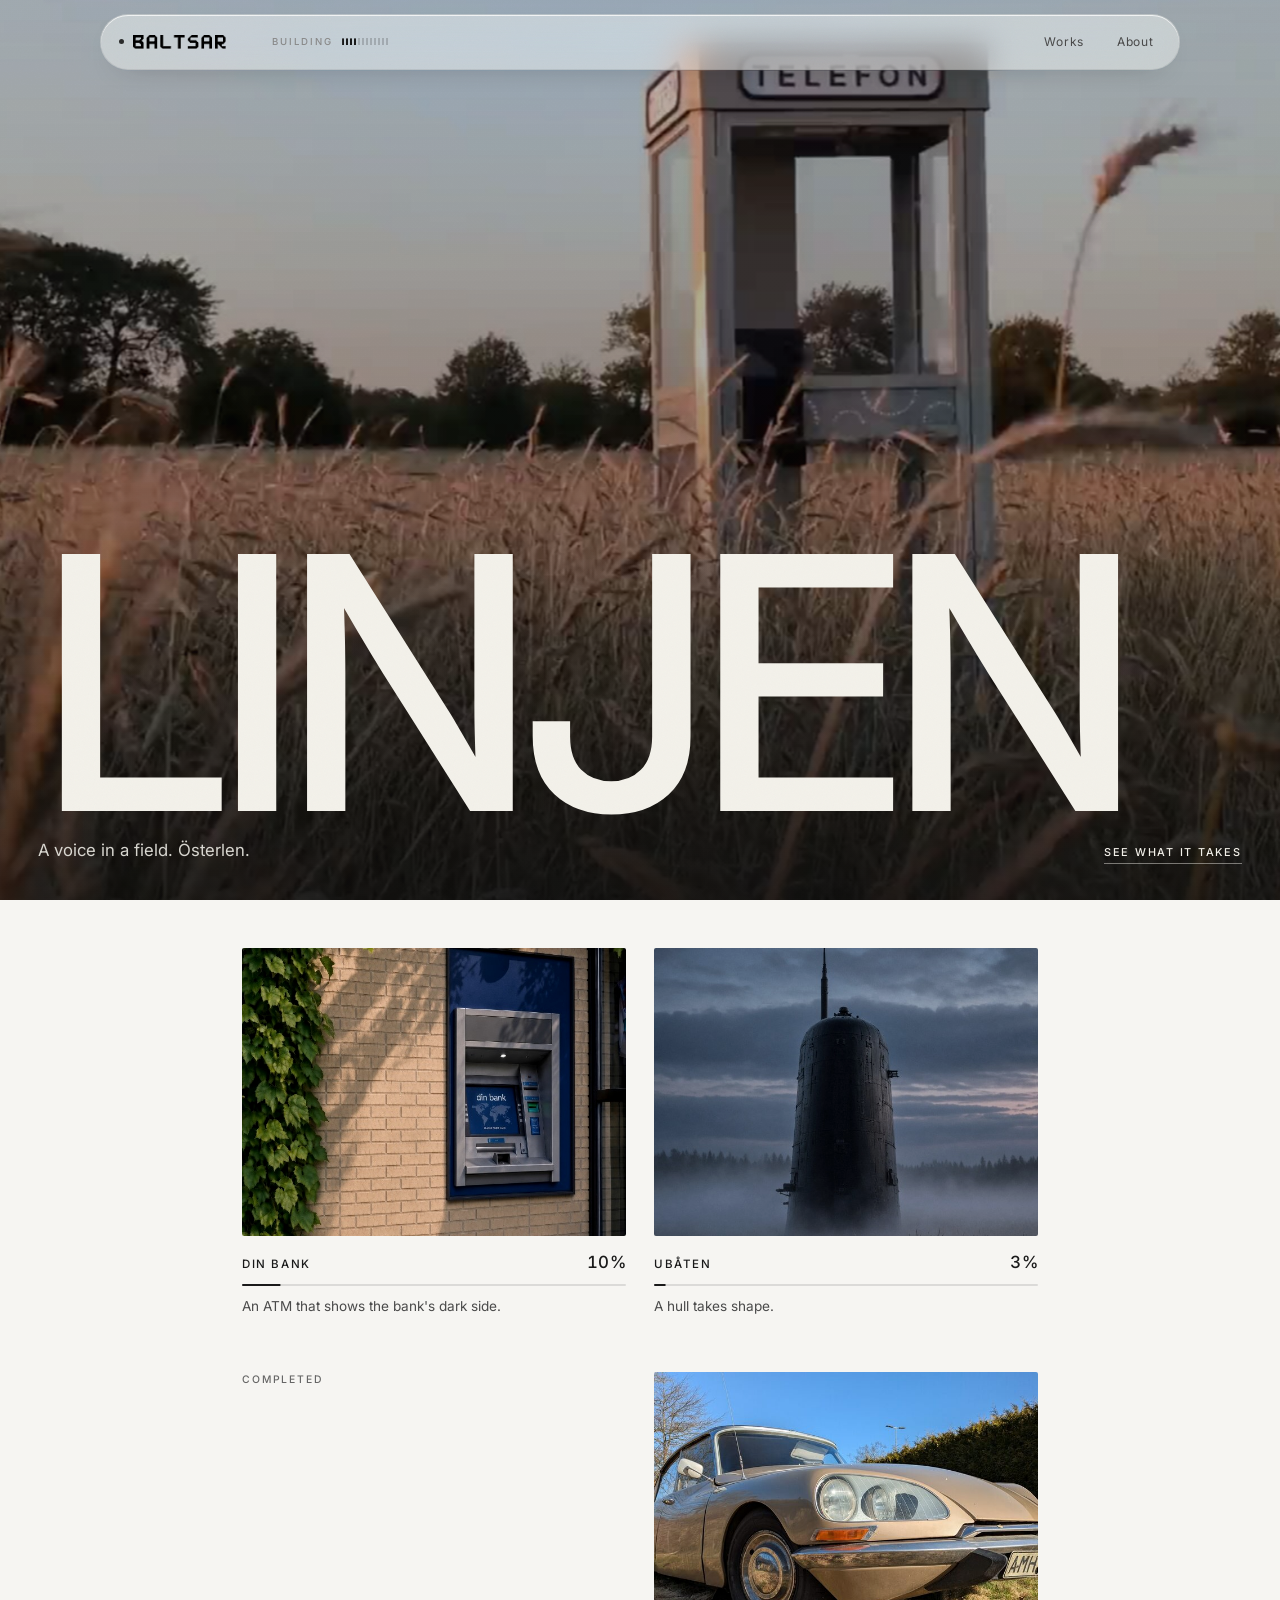
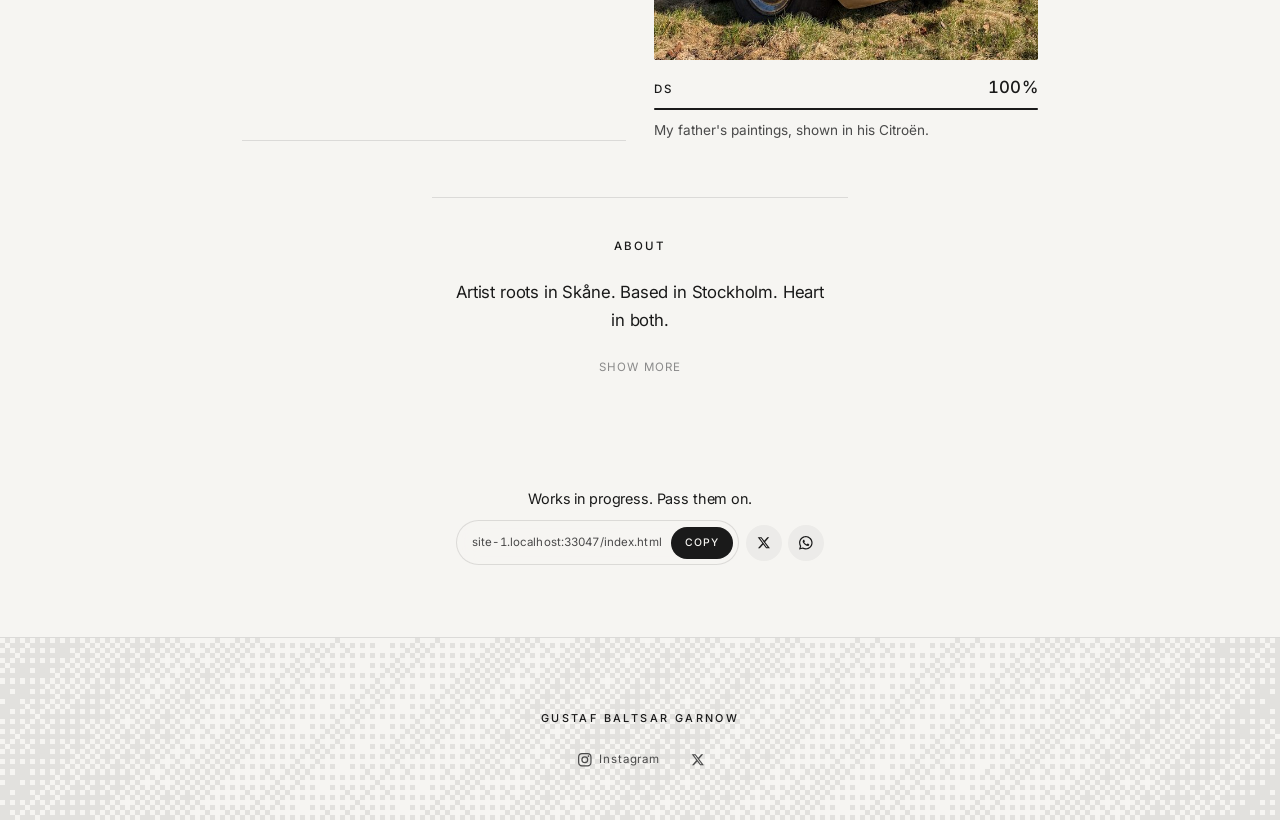
==== commit 6a194b25: "feat: add DS, the exhibition made for my father, as completed work Anders Waernebo Garnow's painting" ====
--- a/index.html
+++ b/index.html
@@ -176,6 +176,26 @@
       </a>
     </section>
 
+    <section id="klart" class="works works--done" aria-label="Completed work">
+      <h2 class="works-heading">Completed</h2>
+
+      <a class="work" href="ds.html" data-progress="100">
+        <div class="work-media">
+          <img src="images/ds.jpg" alt="DS — a Citroën DS with paintings inside, parked on grass" width="682" height="512" loading="lazy" />
+        </div>
+        <div class="work-meta">
+          <div class="work-title-row">
+            <h3>DS</h3>
+            <span class="pct">100%</span>
+          </div>
+          <div class="progress" aria-hidden="true">
+            <div class="progress-fill is-on" style="--p: 100"></div>
+          </div>
+          <p class="work-line">My father's paintings, shown in his Citroën.</p>
+        </div>
+      </a>
+    </section>
+
     <section id="om" class="about">
       <h2 class="about-heading">About</h2>
       <p class="about-lead">
@@ -245,6 +265,6 @@
     </div>
   </footer>
 
-  <script src="main.js?v=13"></script>
+  <script src="main.js?v=15"></script>
 </body>
 </html>
--- a/styles.css
+++ b/styles.css
@@ -548,7 +548,8 @@
   margin-bottom: 0.5rem;
 }
 
-.work-title-row h2 {
+.work-title-row h2,
+.work-title-row h3 {
   font-size: 0.72rem;
   font-weight: 500;
   letter-spacing: 0.14em;
@@ -2023,3 +2024,259 @@
   .call-script { min-height: 6rem; }
   .call-inner { min-height: 9.5rem; }
 }
+
+/* ── Quotes in the artist's own voice ──────────────────────── */
+/* Swedish carries, English follows underneath. */
+
+.says {
+  list-style: none;
+  display: grid;
+  gap: 2.25rem;
+  max-width: 40rem;
+  margin-top: 1.75rem;
+}
+
+.say {
+  padding-left: 1.1rem;
+  border-left: 1px solid var(--line);
+}
+
+.say-sv {
+  font-size: 1.1rem;
+  font-weight: 400;
+  line-height: 1.5;
+  letter-spacing: -0.01em;
+  color: var(--ink);
+}
+
+.say-en {
+  margin-top: 0.55rem;
+  font-size: 0.88rem;
+  line-height: 1.6;
+  color: var(--ink-muted);
+}
+
+.say-source {
+  margin-top: 0.75rem;
+  font-size: 0.62rem;
+  font-weight: 500;
+  letter-spacing: 0.16em;
+  text-transform: uppercase;
+  /* darker than --ink-faint, which does not clear 4.5:1 on paper */
+  color: #666666;
+}
+
+/* an aside in my own voice, not a label — sentence case on purpose */
+.say-note {
+  margin-top: 0.5rem;
+  font-size: 0.85rem;
+  line-height: 1.55;
+  color: var(--ink-muted);
+}
+
+@media (min-width: 40rem) {
+  .say { padding-left: 1.5rem; }
+  .say-sv { font-size: 1.22rem; }
+}
+
+/* ── Completed work, listed apart from what is still being built ── */
+
+.works--done {
+  padding-top: 0;
+}
+
+.works-heading {
+  font-size: 0.65rem;
+  font-weight: 500;
+  letter-spacing: 0.18em;
+  text-transform: uppercase;
+  /* darker than --ink-faint, which does not clear 4.5:1 on paper */
+  color: #666666;
+  padding-bottom: 0.9rem;
+  border-bottom: 1px solid var(--line);
+}
+
+/* ── Click-to-load embed ───────────────────────────────────── */
+/* Nothing leaves the page for a third party until the visitor asks. */
+
+.embed {
+  position: relative;
+  margin-top: 1.75rem;
+  aspect-ratio: 16 / 9;
+  overflow: hidden;
+  border-radius: var(--radius);
+  background: var(--bg-soft);
+}
+
+.embed iframe,
+.embed-play {
+  position: absolute;
+  inset: 0;
+  width: 100%;
+  height: 100%;
+  border: 0;
+}
+
+.embed-play {
+  display: block;
+  padding: 0;
+  background: none;
+  font: inherit;
+  text-align: left;
+  cursor: pointer;
+}
+
+.embed-play img {
+  width: 100%;
+  height: 100%;
+  object-fit: cover;
+  object-position: 50% 30%;
+  display: block;
+  filter: saturate(0.94) contrast(1.02);
+  transition: transform 1.2s var(--ease-out);
+}
+
+.embed-play::after {
+  content: "";
+  position: absolute;
+  inset: 0;
+  background: linear-gradient(
+    to top,
+    rgba(14, 14, 14, 0.82) 0%,
+    rgba(14, 14, 14, 0.35) 45%,
+    rgba(14, 14, 14, 0.1) 100%
+  );
+}
+
+.embed-play:hover img,
+.embed-play:focus-visible img {
+  transform: scale(1.03);
+}
+
+.embed-copy {
+  position: absolute;
+  z-index: 1;
+  left: 1.25rem;
+  right: 1.25rem;
+  bottom: 1.1rem;
+  display: grid;
+  gap: 0.3rem;
+  color: #f3f1ea;
+}
+
+.embed-title {
+  font-size: 0.95rem;
+  font-weight: 400;
+  line-height: 1.35;
+}
+
+.embed-note {
+  font-size: 0.75rem;
+  line-height: 1.4;
+  color: rgba(243, 241, 234, 0.82);
+}
+
+/* a play triangle, drawn rather than fetched */
+.embed-glyph {
+  position: absolute;
+  z-index: 1;
+  top: 1.1rem;
+  left: 1.25rem;
+  width: 44px;
+  height: 44px;
+  border-radius: 50%;
+  border: 1px solid rgba(243, 241, 234, 0.6);
+  transition: background 0.35s var(--ease), border-color 0.35s var(--ease);
+}
+
+.embed-glyph::before {
+  content: "";
+  position: absolute;
+  top: 50%;
+  left: 50%;
+  transform: translate(-40%, -50%);
+  border-style: solid;
+  border-width: 7px 0 7px 11px;
+  border-color: transparent transparent transparent #f3f1ea;
+}
+
+.embed-play:hover .embed-glyph,
+.embed-play:focus-visible .embed-glyph {
+  background: rgba(243, 241, 234, 0.16);
+  border-color: #f3f1ea;
+}
+
+.embed-play:focus-visible {
+  outline: 1px solid #f3f1ea;
+  outline-offset: -4px;
+}
+
+@media (min-width: 40rem) {
+  .embed-title { font-size: 1.05rem; }
+  .embed-copy { left: 1.75rem; right: 1.75rem; bottom: 1.5rem; }
+  .embed-glyph { top: 1.5rem; left: 1.75rem; }
+}
+
+/* ── Folds — the background, for whoever wants it ──────────── */
+
+.fold {
+  border-top: 1px solid var(--line);
+}
+
+.fold:last-of-type {
+  border-bottom: 1px solid var(--line);
+}
+
+.fold-summary {
+  list-style: none;
+  display: flex;
+  align-items: center;
+  justify-content: space-between;
+  gap: 1rem;
+  min-height: 44px;
+  padding: 0.9rem 0;
+  font-size: 0.85rem;
+  color: var(--ink);
+  cursor: pointer;
+  transition: color 0.3s var(--ease);
+}
+
+.fold-summary::-webkit-details-marker {
+  display: none;
+}
+
+.fold-summary::after {
+  content: "";
+  flex: none;
+  width: 9px;
+  height: 9px;
+  border-right: 1px solid currentColor;
+  border-bottom: 1px solid currentColor;
+  transform: rotate(45deg) translate(-2px, -2px);
+  transition: transform 0.35s var(--ease);
+}
+
+.fold[open] .fold-summary::after {
+  transform: rotate(-135deg) translate(-2px, -2px);
+}
+
+.fold-summary:hover {
+  color: var(--ink-muted);
+}
+
+.fold-summary:focus-visible {
+  outline: 1px solid var(--ink);
+  outline-offset: 3px;
+}
+
+.fold-body {
+  padding-bottom: 1.75rem;
+}
+
+.fold-body .says {
+  margin-top: 0.5rem;
+}
+
+.fold-body .story {
+  margin-top: 0.25rem;
+}
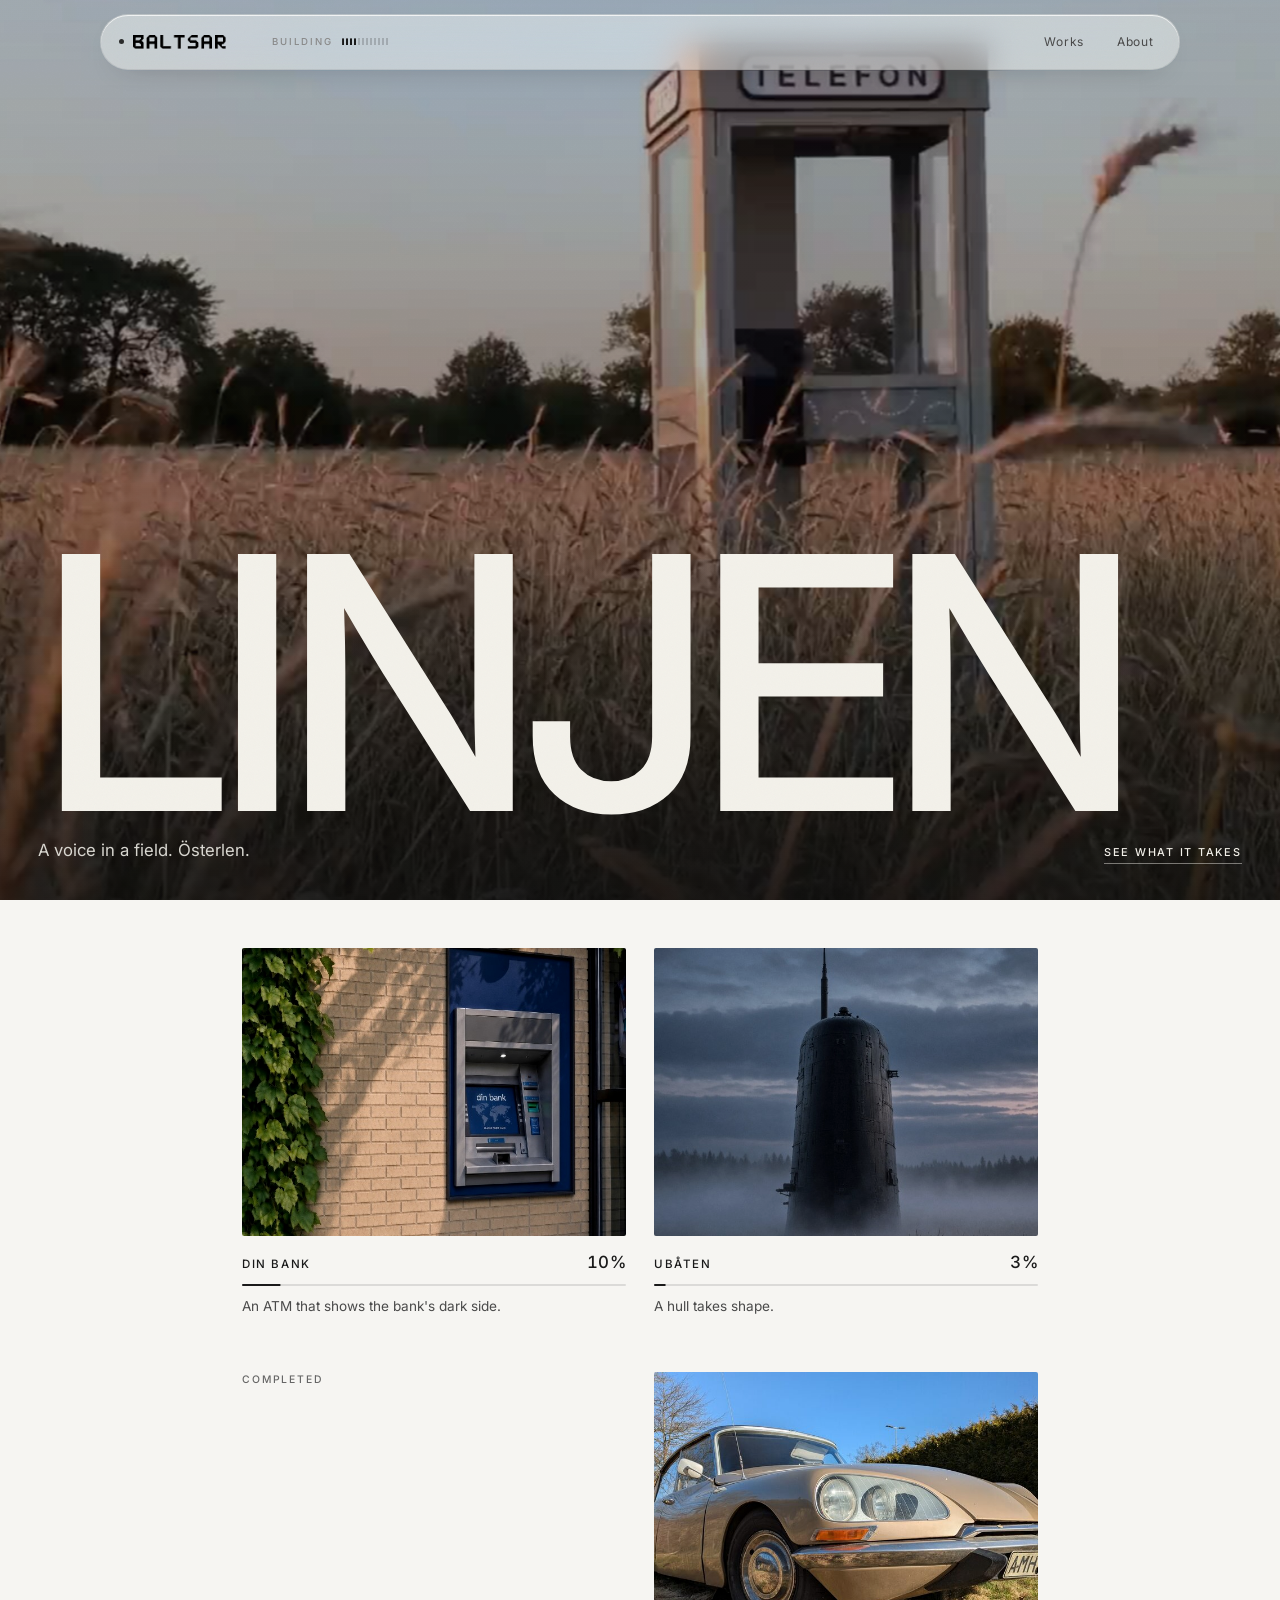
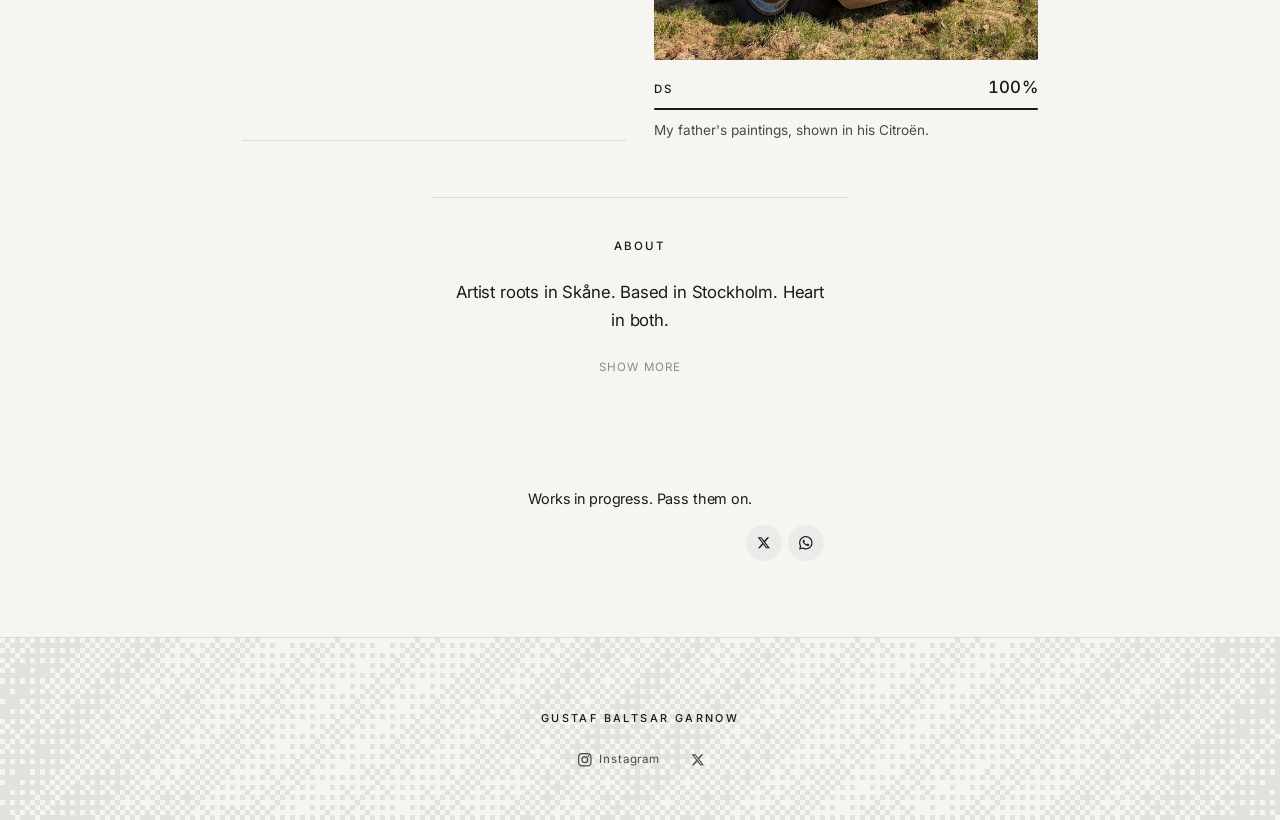
==== commit 80724bae: "feat: clean URLs, a contact sheet, and an address worth keeping The address bar showed .html on ever" ====
--- a/index.html
+++ b/index.html
@@ -101,7 +101,7 @@
     <section class="hero" aria-label="Featured work">
       <a
         class="hero-plane"
-        href="linjen.html"
+        href="/linjen"
         aria-label="LINJEN — a phone booth standing alone in a field in Österlen"
       >
         <picture>
@@ -137,13 +137,13 @@
         <h1 class="hero-title">LINJEN</h1>
         <div class="hero-foot">
           <p class="hero-line">A voice in a field. Österlen.</p>
-          <a class="hero-cta" href="linjen.html">See what it takes</a>
+          <a class="hero-cta" href="/linjen">See what it takes</a>
         </div>
       </div>
     </section>
 
     <section id="verk" class="works" aria-label="Works in progress">
-      <a class="work work--sketch" href="dinbank.html" data-progress="10">
+      <a class="work work--sketch" href="/dinbank" data-progress="10">
         <div class="work-media">
           <img src="images/dinbank.jpg" alt="DIN BANK — ATM set into a brick wall" width="682" height="512" loading="lazy" />
         </div>
@@ -159,7 +159,7 @@
         </div>
       </a>
 
-      <a class="work work--sketch" href="ubaten.html" data-progress="3">
+      <a class="work work--sketch" href="/ubaten" data-progress="3">
         <div class="work-media">
           <img src="images/ubaten.jpg" alt="UBÅTEN — conning tower in fog" width="682" height="512" loading="lazy" />
         </div>
@@ -179,7 +179,7 @@
     <section id="klart" class="works works--done" aria-label="Completed work">
       <h2 class="works-heading">Completed</h2>
 
-      <a class="work" href="ds.html" data-progress="100">
+      <a class="work" href="/ds" data-progress="100">
         <div class="work-media">
           <img src="images/ds.jpg" alt="DS — a Citroën DS with paintings inside, parked on grass" width="682" height="512" loading="lazy" />
         </div>
@@ -216,6 +216,9 @@
         </p>
         <p class="about-link">
           <a href="https://headless.design" target="_blank" rel="noopener">headless.design</a>
+        </p>
+        <p class="about-link">
+          <button class="about-contact" type="button" data-contact-open>Get in touch</button>
         </p>
       </div>
       <button
@@ -265,6 +268,53 @@
     </div>
   </footer>
 
-  <script src="main.js?v=15"></script>
+  <div class="sheet" id="contact" hidden aria-hidden="true">
+    <button class="sheet-backdrop" type="button" aria-label="Close" data-sheet-close></button>
+    <div class="sheet-inner" role="dialog" aria-modal="true" aria-labelledby="sheet-heading">
+      <button class="sheet-close" type="button" aria-label="Close" data-sheet-close>
+        <span aria-hidden="true"></span>
+      </button>
+      <h2 class="sheet-heading" id="sheet-heading">Get in touch</h2>
+      <p class="sheet-text">Whichever is easiest. They all reach me.</p>
+
+      <ul class="channels">
+        <li>
+          <a class="channel" data-channel-mail>
+            <span class="channel-icon" aria-hidden="true">
+              <svg viewBox="0 0 24 24"><path fill="currentColor" d="M20 4H4a2 2 0 0 0-2 2v12a2 2 0 0 0 2 2h16a2 2 0 0 0 2-2V6a2 2 0 0 0-2-2zm0 4.24-8 4.76-8-4.76V6l8 4.75L20 6z"/></svg>
+            </span>
+            <span class="channel-copy">
+              <span class="channel-name">Email</span>
+              <span class="channel-note">Slowest, but I always answer</span>
+            </span>
+          </a>
+        </li>
+        <li>
+          <a class="channel" href="https://www.linkedin.com/in/gustafgarnow" target="_blank" rel="noopener">
+            <span class="channel-icon" aria-hidden="true">
+              <svg viewBox="0 0 24 24"><path fill="currentColor" d="M4.98 3.5a2.5 2.5 0 1 1 0 5 2.5 2.5 0 0 1 0-5zM2.4 21.5h5.16V9.75H2.4zM9.9 9.75h4.94v1.6h.07c.69-1.24 2.37-2.55 4.88-2.55 5.22 0 6.19 3.3 6.19 7.6v7.1h-5.16v-6.3c0-1.5-.03-3.44-2.14-3.44-2.14 0-2.47 1.64-2.47 3.33v6.41H9.9z"/></svg>
+            </span>
+            <span class="channel-copy">
+              <span class="channel-name">LinkedIn</span>
+              <span class="channel-note">For anything work-shaped</span>
+            </span>
+          </a>
+        </li>
+        <li>
+          <a class="channel" href="https://x.com/gustafgarnow" target="_blank" rel="noopener">
+            <span class="channel-icon" aria-hidden="true">
+              <svg viewBox="0 0 24 24"><path fill="currentColor" d="M18.244 2.25h3.308l-7.227 8.26 8.502 11.24H16.17l-5.214-6.817L4.99 21.75H1.68l7.73-8.835L1.254 2.25H8.08l4.713 6.231zm-1.161 17.52h1.833L7.084 4.126H5.117z"/></svg>
+            </span>
+            <span class="channel-copy">
+              <span class="channel-name">X</span>
+              <span class="channel-note">DMs are open</span>
+            </span>
+          </a>
+        </li>
+      </ul>
+    </div>
+  </div>
+
+  <script src="main.js?v=16"></script>
 </body>
 </html>
--- a/styles.css
+++ b/styles.css
@@ -2280,3 +2280,181 @@
 .fold-body .story {
   margin-top: 0.25rem;
 }
+
+/* ── Contact sheet ─────────────────────────────────────────── */
+
+.sheet {
+  position: fixed;
+  inset: 0;
+  z-index: 2000;
+  display: grid;
+  place-items: center;
+  padding: 1.5rem;
+  animation: fade-in 0.35s var(--ease-out) both;
+}
+
+.sheet[hidden] {
+  display: none;
+}
+
+.sheet-backdrop {
+  position: absolute;
+  inset: 0;
+  appearance: none;
+  border: 0;
+  padding: 0;
+  background: rgba(246, 245, 242, 0.97);
+  backdrop-filter: blur(20px);
+  -webkit-backdrop-filter: blur(20px);
+  cursor: pointer;
+}
+
+.sheet-inner {
+  position: relative;
+  z-index: 1;
+  width: min(26rem, 100%);
+  max-height: 88vh;
+  overflow-y: auto;
+  padding: 2rem 1.5rem 1.5rem;
+  border: 1px solid var(--line);
+  border-radius: var(--radius);
+  background: var(--bg);
+  animation: sheet-in 0.45s var(--ease-out) both;
+}
+
+@keyframes sheet-in {
+  from { opacity: 0; transform: translateY(10px); }
+  to { opacity: 1; transform: none; }
+}
+
+.sheet-heading {
+  font-size: 1.15rem;
+  font-weight: 500;
+  letter-spacing: -0.01em;
+}
+
+.sheet-text {
+  margin-top: 0.4rem;
+  font-size: 0.88rem;
+  line-height: 1.55;
+  color: var(--ink-muted);
+}
+
+.sheet-close {
+  position: absolute;
+  top: 0.5rem;
+  right: 0.5rem;
+  appearance: none;
+  border: 0;
+  background: none;
+  width: 44px;
+  height: 44px;
+  cursor: pointer;
+  color: var(--ink-muted);
+  transition: color 0.3s var(--ease);
+}
+
+.sheet-close:hover { color: var(--ink); }
+
+.sheet-close span,
+.sheet-close span::before {
+  position: absolute;
+  top: 50%;
+  left: 50%;
+  width: 15px;
+  height: 1px;
+  background: currentColor;
+}
+
+.sheet-close span {
+  transform: translate(-50%, -50%) rotate(45deg);
+}
+
+.sheet-close span::before {
+  content: "";
+  top: 0;
+  left: 0;
+  transform: rotate(90deg);
+}
+
+.channels {
+  list-style: none;
+  display: grid;
+  gap: 1px;
+  margin-top: 1.5rem;
+  background: var(--line);
+  border-block: 1px solid var(--line);
+}
+
+.channel {
+  display: flex;
+  align-items: center;
+  gap: 0.85rem;
+  min-height: 60px;
+  padding: 0.75rem 0.25rem;
+  background: var(--bg);
+  color: var(--ink);
+  text-decoration: none;
+  cursor: pointer;
+  transition: background 0.25s var(--ease);
+}
+
+.channel:hover,
+.channel:focus-visible {
+  background: var(--bg-soft);
+}
+
+.channel-icon {
+  flex: none;
+  display: grid;
+  place-items: center;
+  width: 26px;
+  color: var(--ink);
+}
+
+.channel-icon svg {
+  width: 17px;
+  height: 17px;
+  display: block;
+}
+
+.channel-copy {
+  display: grid;
+  gap: 0.1rem;
+}
+
+.channel-name {
+  font-size: 0.9rem;
+}
+
+.channel-note {
+  font-size: 0.75rem;
+  /* darker than --ink-faint, which does not clear 4.5:1 on paper */
+  color: #666666;
+}
+
+.sheet-close:focus-visible,
+.channel:focus-visible {
+  outline: 1px solid var(--ink);
+  outline-offset: -2px;
+}
+
+/* the homepage trigger sits in a line of text links */
+.about-contact {
+  appearance: none;
+  border: 0;
+  padding: 0;
+  background: none;
+  font: inherit;
+  color: inherit;
+  text-decoration: underline;
+  text-underline-offset: 0.2em;
+  cursor: pointer;
+}
+
+/* .btn is written for anchors; buttons need the reset */
+button.btn {
+  appearance: none;
+  font: inherit;
+  cursor: pointer;
+}
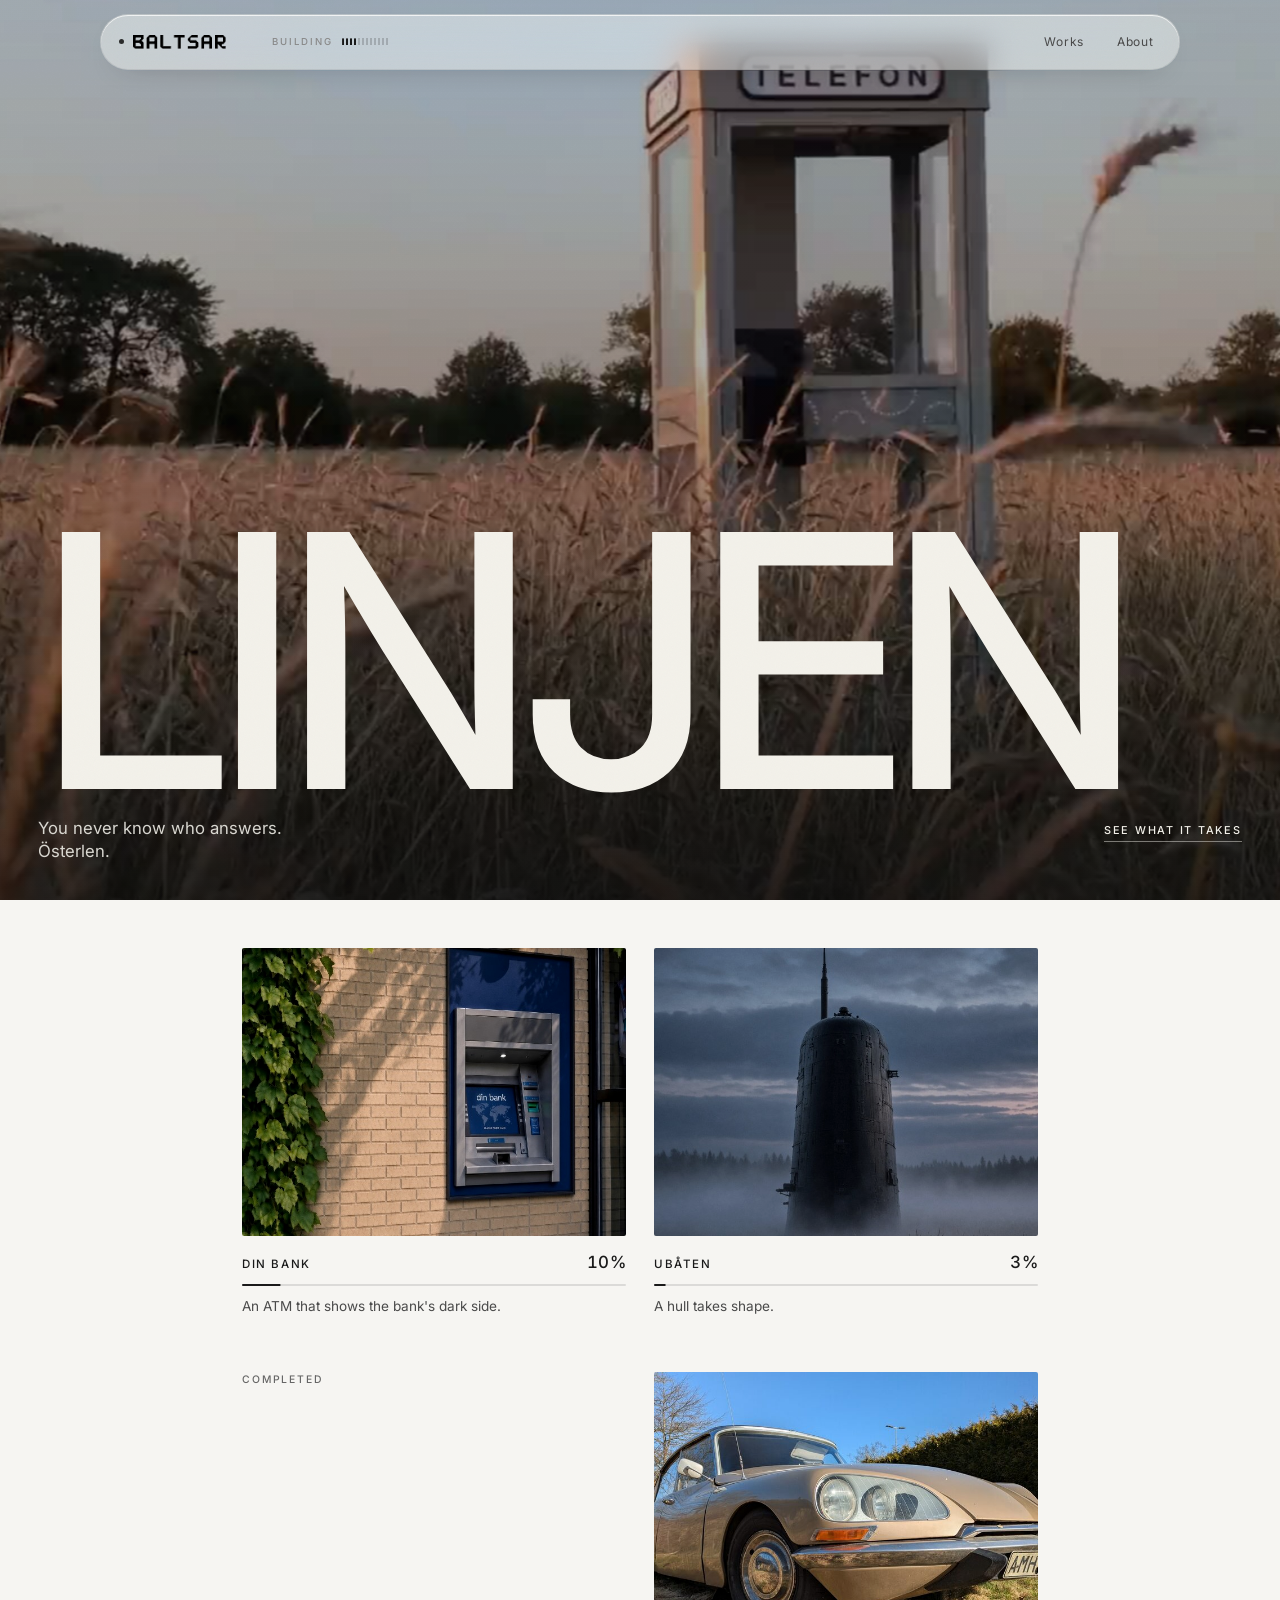
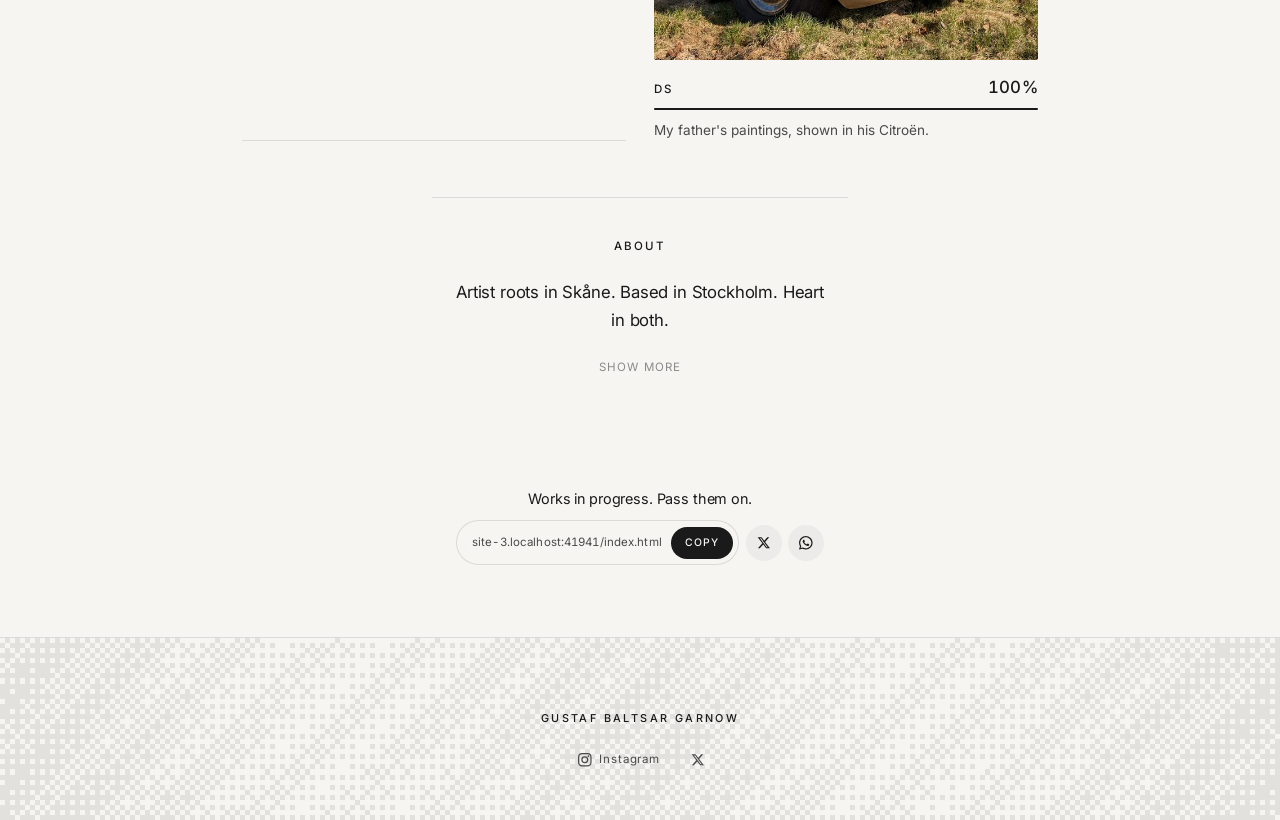
==== commit cdf64195: "feat: rewrite LINJEN and DS in Gustaf's own words Both pages were written in a voice that reads as g" ====
--- a/index.html
+++ b/index.html
@@ -136,7 +136,7 @@
       <div class="hero-copy">
         <h1 class="hero-title">LINJEN</h1>
         <div class="hero-foot">
-          <p class="hero-line">A voice in a field. Österlen.</p>
+          <p class="hero-line">You never know who answers. Österlen.</p>
           <a class="hero-cta" href="/linjen">See what it takes</a>
         </div>
       </div>
--- a/styles.css
+++ b/styles.css
@@ -2036,28 +2036,41 @@
   margin-top: 1.75rem;
 }
 
+/* A hairline was not enough — nothing said these were spoken, or by whom.
+   The mark carries the first, the name carries the second. */
 .say {
-  padding-left: 1.1rem;
-  border-left: 1px solid var(--line);
+  position: relative;
+  padding: 0 0 0 2.6rem;
+}
+
+.say::before {
+  content: "\201D";
+  position: absolute;
+  left: 0;
+  top: -0.18em;
+  font-size: 3.4rem;
+  line-height: 1;
+  color: #edb200;
+  pointer-events: none;
 }
 
 .say-sv {
-  font-size: 1.1rem;
+  font-size: 1.18rem;
   font-weight: 400;
-  line-height: 1.5;
+  line-height: 1.45;
   letter-spacing: -0.01em;
   color: var(--ink);
 }
 
 .say-en {
-  margin-top: 0.55rem;
+  margin-top: 0.6rem;
   font-size: 0.88rem;
   line-height: 1.6;
   color: var(--ink-muted);
 }
 
 .say-source {
-  margin-top: 0.75rem;
+  margin-top: 0.9rem;
   font-size: 0.62rem;
   font-weight: 500;
   letter-spacing: 0.16em;
@@ -2066,6 +2079,21 @@
   color: #666666;
 }
 
+/* the speaker, said plainly, above the where-and-when */
+.say-who {
+  display: block;
+  margin-bottom: 0.2rem;
+  font-size: 0.85rem;
+  font-weight: 500;
+  letter-spacing: 0;
+  text-transform: none;
+  color: var(--ink);
+}
+
+.say-who::before {
+  content: "— ";
+}
+
 /* an aside in my own voice, not a label — sentence case on purpose */
 .say-note {
   margin-top: 0.5rem;
@@ -2075,8 +2103,9 @@
 }
 
 @media (min-width: 40rem) {
-  .say { padding-left: 1.5rem; }
-  .say-sv { font-size: 1.22rem; }
+  .say { padding-left: 3.2rem; }
+  .say-sv { font-size: 1.3rem; }
+  .say::before { font-size: 4.2rem; }
 }
 
 /* ── Completed work, listed apart from what is still being built ── */
@@ -2458,3 +2487,29 @@
   font: inherit;
   cursor: pointer;
 }
+
+/* ── A picture inside the reading, not after it ────────────── */
+
+.inset {
+  margin: 2rem 0;
+}
+
+.inset img {
+  width: 100%;
+  height: auto;
+  display: block;
+  border-radius: var(--radius);
+  background: var(--bg-soft);
+}
+
+.inset-cap {
+  margin-top: 0.6rem;
+  font-size: 0.78rem;
+  line-height: 1.5;
+  /* darker than --ink-faint, which does not clear 4.5:1 on paper */
+  color: #666666;
+}
+
+@media (min-width: 40rem) {
+  .inset { margin: 2.5rem 0; }
+}
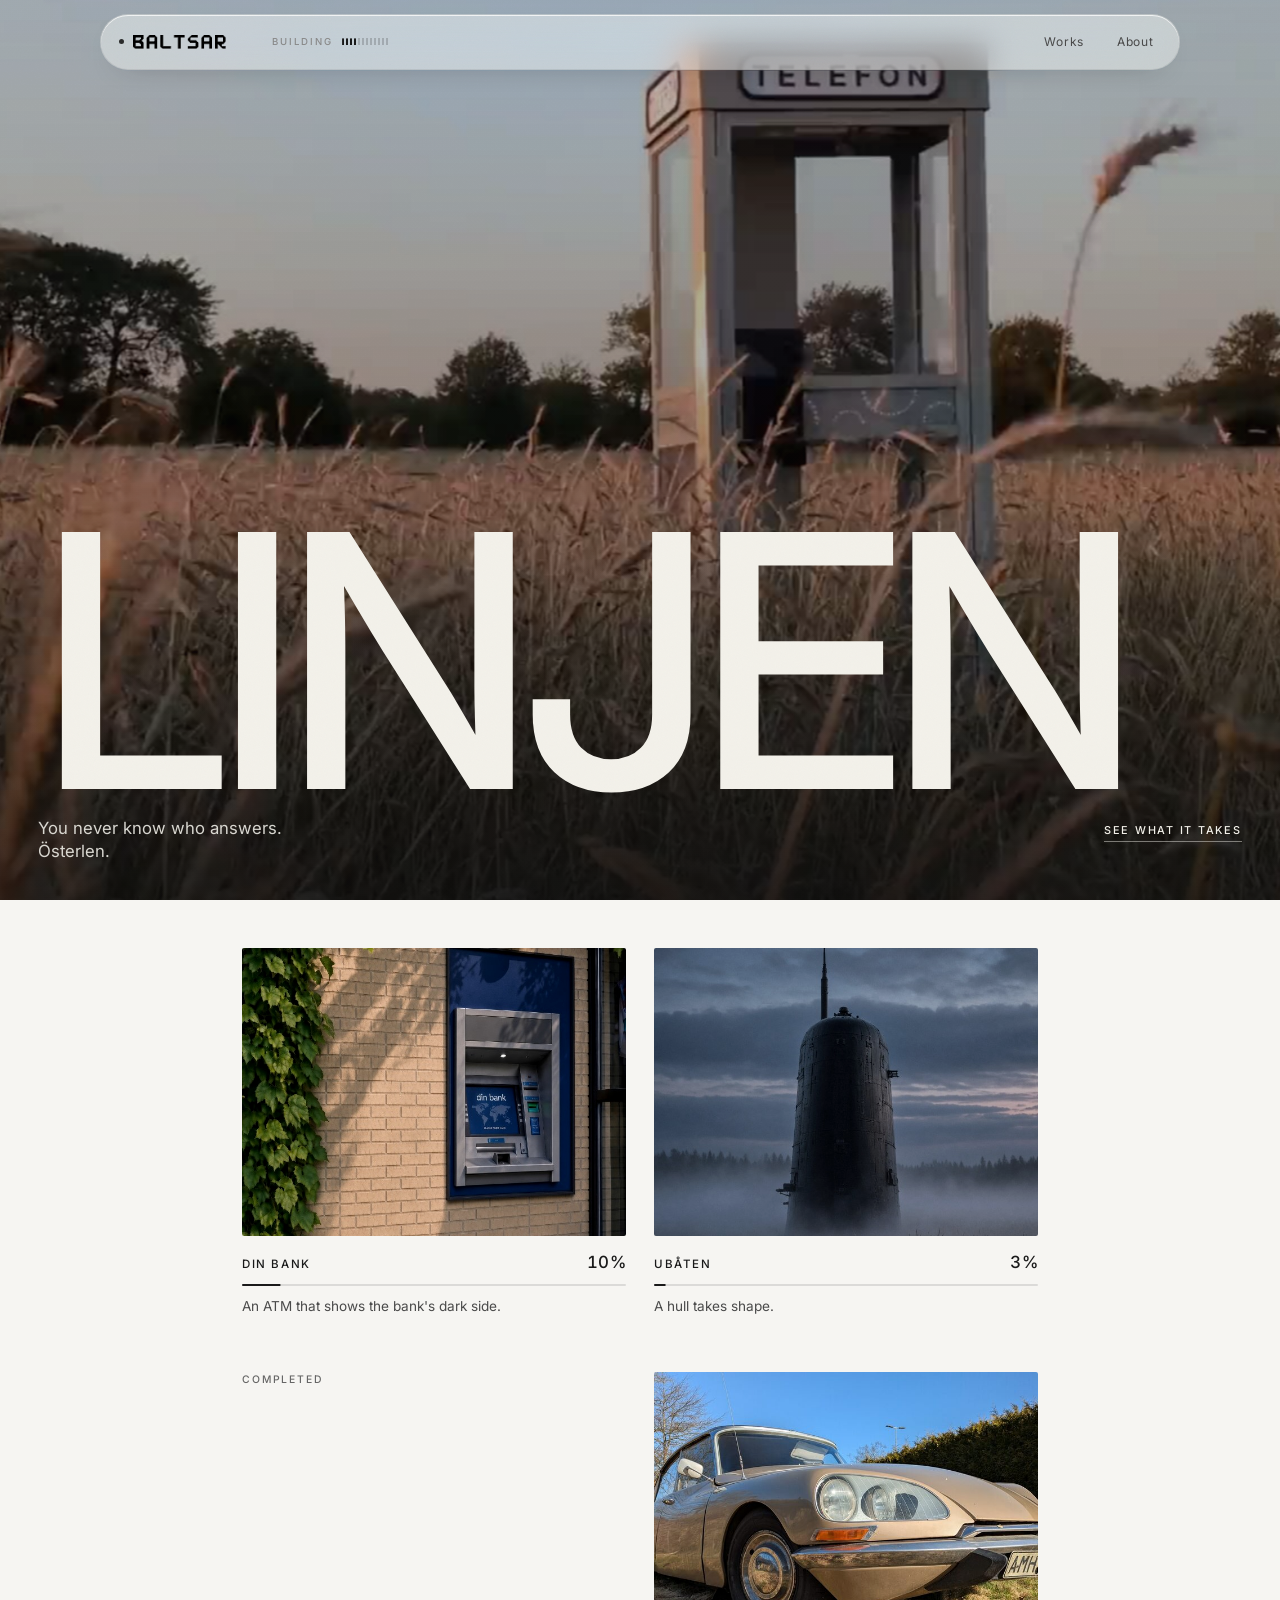
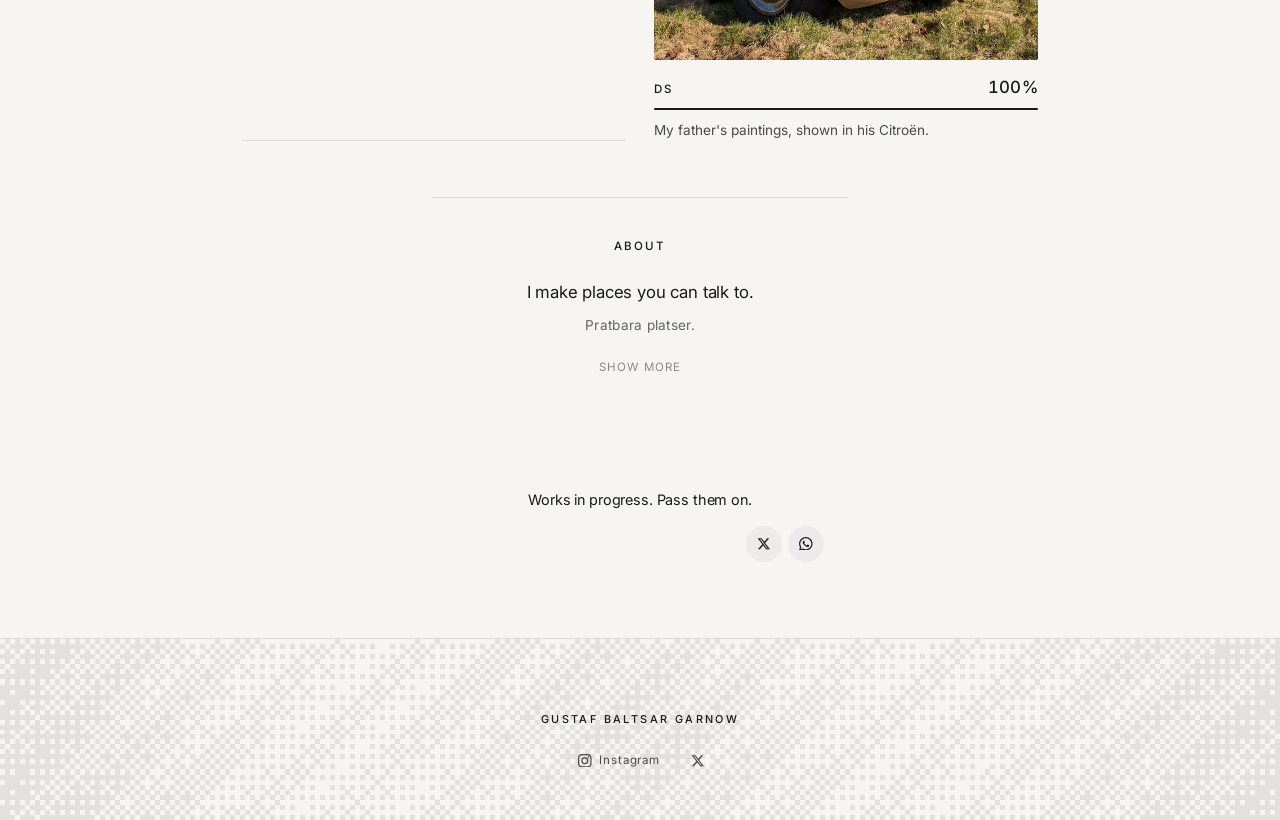
==== commit f5a8001d: "feat: lead the About with what he actually does "Artist roots in Skåne. Based in Stockholm. Heart in" ====
--- a/index.html
+++ b/index.html
@@ -58,7 +58,7 @@
         "name": "Gustaf Baltsar Garnow",
         "alternateName": "Baltsar",
         "url": "https://www.baltsar.art/",
-        "jobTitle": "Artist and developer",
+        "jobTitle": "Artist",
         "homeLocation": {
           "@type": "Place",
           "name": "Stockholm",
@@ -199,11 +199,12 @@
     <section id="om" class="about">
       <h2 class="about-heading">About</h2>
       <p class="about-lead">
-        Artist roots in Skåne. Based in Stockholm. Heart in both.
+        I make places you can talk to.
       </p>
+      <p class="about-coined" lang="sv">Pratbara platser.</p>
       <div class="about-more" id="about-more" hidden>
         <p class="about-text">
-          Baltsar. Artist and developer. The roots come from my father,
+          Baltsar. The roots come from my father,
           <a href="https://andersgarnow.se/" target="_blank" rel="noopener">Anders Garnow</a>.
         </p>
         <p class="about-text">
--- a/styles.css
+++ b/styles.css
@@ -2513,3 +2513,13 @@
 @media (min-width: 40rem) {
   .inset { margin: 2.5rem 0; }
 }
+
+/* the coined Swedish sits under the claim, as a signature */
+.about-coined {
+  margin-top: 0.5rem;
+  font-size: 0.85rem;
+  letter-spacing: 0.02em;
+  /* darker than --ink-faint, which does not clear 4.5:1 on paper */
+  color: #666666;
+  text-align: center;
+}
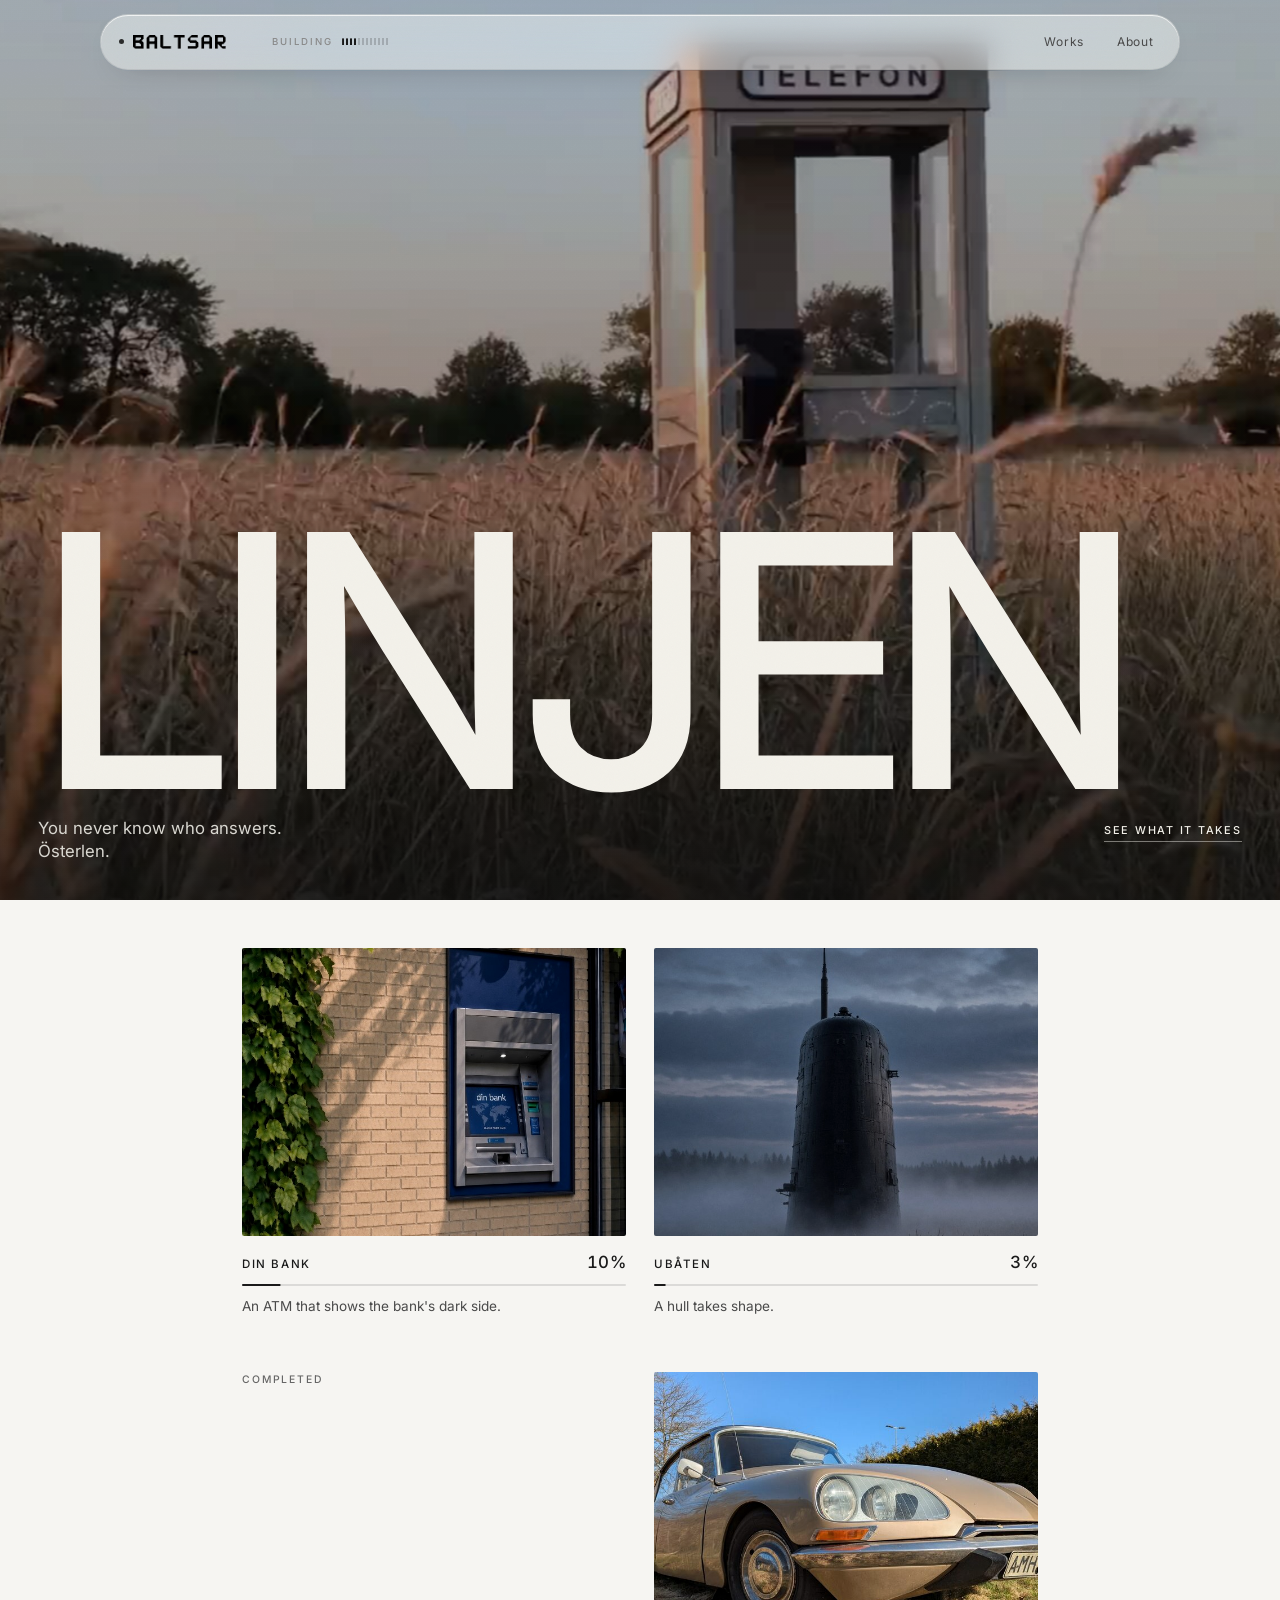
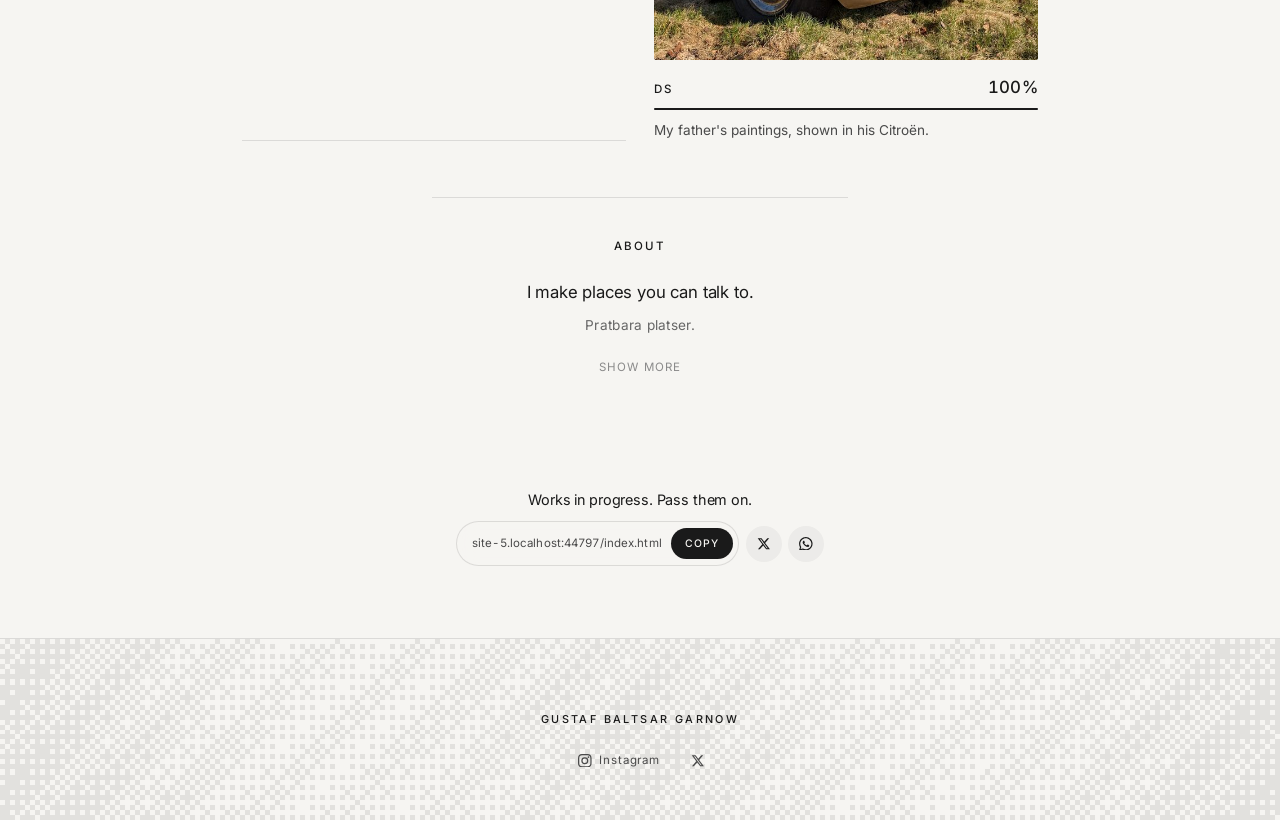
==== commit 32f4e16f: "fix: no em-dashes I used them as a rhythm device on every page, which is exactly what gives the writ" ====
--- a/index.html
+++ b/index.html
@@ -3,8 +3,8 @@
 <head>
   <meta charset="UTF-8" />
   <meta name="viewport" content="width=device-width, initial-scale=1" />
-  <title>BALTSAR — works in progress from Österlen</title>
-  <meta name="description" content="Gustaf Baltsar Garnow builds installations in the open. LINJEN, DIN BANK and UBÅTEN — what each work takes, what it costs, and how you can help." />
+  <title>BALTSAR: works in progress from Österlen</title>
+  <meta name="description" content="Gustaf Baltsar Garnow makes places you can talk to. LINJEN, DIN BANK and UBÅTEN, built in the open from Österlen." />
   <meta name="author" content="Gustaf Baltsar Garnow" />
   <meta name="theme-color" content="#f6f5f2" />
   <meta name="color-scheme" content="light" />
@@ -14,20 +14,20 @@
   <meta property="og:type" content="website" />
   <meta property="og:locale" content="en_GB" />
   <meta property="og:url" content="https://www.baltsar.art/" />
-  <meta property="og:title" content="BALTSAR — works in progress from Österlen" />
-  <meta property="og:description" content="Gustaf Baltsar Garnow builds installations in the open. LINJEN, DIN BANK and UBÅTEN — what each work takes, what it costs, and how you can help." />
+  <meta property="og:title" content="BALTSAR: works in progress from Österlen" />
+  <meta property="og:description" content="Gustaf Baltsar Garnow makes places you can talk to. LINJEN, DIN BANK and UBÅTEN, built in the open from Österlen." />
   <meta property="og:image" content="https://www.baltsar.art/images/og.jpg" />
   <meta property="og:image:secure_url" content="https://www.baltsar.art/images/og.jpg" />
   <meta property="og:image:type" content="image/jpeg" />
   <meta property="og:image:width" content="1200" />
   <meta property="og:image:height" content="630" />
-  <meta property="og:image:alt" content="LINJEN — a phone booth standing alone in a field in Österlen" />
+  <meta property="og:image:alt" content="LINJEN, a phone booth standing alone in a field in Österlen" />
 
   <meta name="twitter:card" content="summary_large_image" />
-  <meta name="twitter:title" content="BALTSAR — works in progress from Österlen" />
-  <meta name="twitter:description" content="Gustaf Baltsar Garnow builds installations in the open. LINJEN, DIN BANK and UBÅTEN — what each work takes, what it costs, and how you can help." />
+  <meta name="twitter:title" content="BALTSAR: works in progress from Österlen" />
+  <meta name="twitter:description" content="Gustaf Baltsar Garnow makes places you can talk to. LINJEN, DIN BANK and UBÅTEN, built in the open from Österlen." />
   <meta name="twitter:image" content="https://www.baltsar.art/images/og.jpg" />
-  <meta name="twitter:image:alt" content="LINJEN — a phone booth standing alone in a field in Österlen" />
+  <meta name="twitter:image:alt" content="LINJEN, a phone booth standing alone in a field in Österlen" />
 
   <link rel="icon" href="images/favicon.ico" sizes="any" />
   <link rel="icon" type="image/svg+xml" href="images/favicon.svg" />
@@ -48,7 +48,7 @@
         "@type": "WebSite",
         "name": "BALTSAR",
         "url": "https://www.baltsar.art/",
-        "description": "Installations in progress from Österlen — LINJEN, DIN BANK and UBÅTEN. What each work takes to build.",
+        "description": "Places you can talk to, made in the open from Österlen. LINJEN, DIN BANK and UBÅTEN.",
         "inLanguage": "en",
         "author": { "@id": "https://www.baltsar.art/#person" }
       },
@@ -102,7 +102,7 @@
       <a
         class="hero-plane"
         href="/linjen"
-        aria-label="LINJEN — a phone booth standing alone in a field in Österlen"
+        aria-label="LINJEN, a phone booth standing alone in a field in Österlen"
       >
         <picture>
           <source
@@ -145,7 +145,7 @@
     <section id="verk" class="works" aria-label="Works in progress">
       <a class="work work--sketch" href="/dinbank" data-progress="10">
         <div class="work-media">
-          <img src="images/dinbank.jpg" alt="DIN BANK — ATM set into a brick wall" width="682" height="512" loading="lazy" />
+          <img src="images/dinbank.jpg" alt="DIN BANK, an ATM set into a brick wall" width="682" height="512" loading="lazy" />
         </div>
         <div class="work-meta">
           <div class="work-title-row">
@@ -161,7 +161,7 @@
 
       <a class="work work--sketch" href="/ubaten" data-progress="3">
         <div class="work-media">
-          <img src="images/ubaten.jpg" alt="UBÅTEN — conning tower in fog" width="682" height="512" loading="lazy" />
+          <img src="images/ubaten.jpg" alt="UBÅTEN, a conning tower in fog" width="682" height="512" loading="lazy" />
         </div>
         <div class="work-meta">
           <div class="work-title-row">
@@ -181,7 +181,7 @@
 
       <a class="work" href="/ds" data-progress="100">
         <div class="work-media">
-          <img src="images/ds.jpg" alt="DS — a Citroën DS with paintings inside, parked on grass" width="682" height="512" loading="lazy" />
+          <img src="images/ds.jpg" alt="DS, a Citroën with paintings inside, parked on grass" width="682" height="512" loading="lazy" />
         </div>
         <div class="work-meta">
           <div class="work-title-row">
@@ -208,7 +208,7 @@
           <a href="https://andersgarnow.se/" target="_blank" rel="noopener">Anders Garnow</a>.
         </p>
         <p class="about-text">
-          This site shows what is being built right now — not what is already finished.
+          This site shows what is being built right now. Not what is already finished.
           The works are made in the open, from a former bank building in Österlen,
           where voice, code and physical systems meet.
         </p>
@@ -316,6 +316,6 @@
     </div>
   </div>
 
-  <script src="main.js?v=16"></script>
+  <script src="main.js?v=17"></script>
 </body>
 </html>
--- a/styles.css
+++ b/styles.css
@@ -1,4 +1,4 @@
-/* BALTSAR — light, minimal, always visible */
+/* BALTSAR: light, minimal, always visible */
 
 :root {
   --bg: #f6f5f2;
@@ -78,7 +78,7 @@
   top: 1rem;
 }
 
-/* header — floating glass bar */
+/* header: floating glass bar */
 .site-header {
   position: fixed;
   top: 0;
@@ -238,7 +238,7 @@
   opacity: 0.55;
 }
 
-/* status light — the site is being built, not finished */
+/* status light: the site is being built, not finished */
 .led {
   width: 5px;
   height: 5px;
@@ -298,7 +298,7 @@
   clip-path: inset(0 0 0 0);
 }
 
-/* hero — LINJEN owns the first viewport */
+/* hero: LINJEN owns the first viewport */
 .hero {
   position: relative;
   min-height: 100svh;
@@ -479,7 +479,7 @@
   border: 0;
 }
 
-/* works — unfinished pieces sit under the hero */
+/* works: unfinished pieces sit under the hero */
 .works {
   display: grid;
   grid-template-columns: 1fr;
@@ -526,7 +526,7 @@
   filter: saturate(0.94) contrast(1.02);
 }
 
-/* sketches stay still — no zoom / pixel hover */
+/* sketches stay still: no zoom / pixel hover */
 .work--sketch .work-media img {
   filter: saturate(0.88) contrast(1.05);
 }
@@ -570,7 +570,7 @@
 }
 
 
-/* progress bar — more visible, especially high % */
+/* progress bar: more visible, especially high % */
 .progress {
   height: 2px;
   background: var(--line);
@@ -592,7 +592,7 @@
   transition: transform 1.1s var(--ease-out);
 }
 
-/* one-line under each work — clear, readable */
+/* one-line under each work: clear, readable */
 .work-line {
   margin-top: 0.7rem;
   font-size: 0.85rem;
@@ -601,7 +601,7 @@
   color: var(--ink-muted);
 }
 
-/* about — impossible to miss */
+/* about: impossible to miss */
 .about {
   max-width: 26rem;
   margin: 0 auto;
@@ -741,7 +741,7 @@
   transform-origin: left;
 }
 
-/* footer — quiet pixel field */
+/* footer: quiet pixel field */
 .site-footer {
   position: relative;
   isolation: isolate;
@@ -1343,7 +1343,7 @@
 }
 
 /* cta */
-/* support — share and fund as one ask */
+/* support: share and fund as one ask */
 .support {
   margin-top: 4rem;
   padding: 2.25rem 1.5rem 2rem;
@@ -1547,7 +1547,7 @@
   outline-offset: 3px;
 }
 
-/* nästa projekt — whole work, not a chapter */
+/* nästa projekt: whole work, not a chapter */
 .item-next {
   margin-top: 4.5rem;
   border-top: 1px solid var(--line);
@@ -1936,7 +1936,7 @@
   border-color: var(--call-hair);
 }
 
-/* Quiet text controls — never compete with her voice. */
+/* Quiet text controls: never compete with her voice. */
 .call-hang {
   appearance: none;
   border: 0;
@@ -1963,7 +1963,7 @@
   outline-offset: 3px;
 }
 
-/* During the call the lines share one spot — she says one thing at a
+/* During the call the lines share one spot: she says one thing at a
    time, and the block keeps its height so nothing shifts. */
 .call-script {
   position: relative;
@@ -2036,7 +2036,7 @@
   margin-top: 1.75rem;
 }
 
-/* A hairline was not enough — nothing said these were spoken, or by whom.
+/* A hairline was not enough: nothing said these were spoken, or by whom.
    The mark carries the first, the name carries the second. */
 .say {
   position: relative;
@@ -2091,10 +2091,10 @@
 }
 
 .say-who::before {
-  content: "— ";
-}
-
-/* an aside in my own voice, not a label — sentence case on purpose */
+  content: " ";
+}
+
+/* an aside in my own voice, not a label: sentence case on purpose */
 .say-note {
   margin-top: 0.5rem;
   font-size: 0.85rem;
@@ -2246,7 +2246,7 @@
   .embed-glyph { top: 1.5rem; left: 1.75rem; }
 }
 
-/* ── Folds — the background, for whoever wants it ──────────── */
+/* ── Folds: the background, for whoever wants it ──────────── */
 
 .fold {
   border-top: 1px solid var(--line);
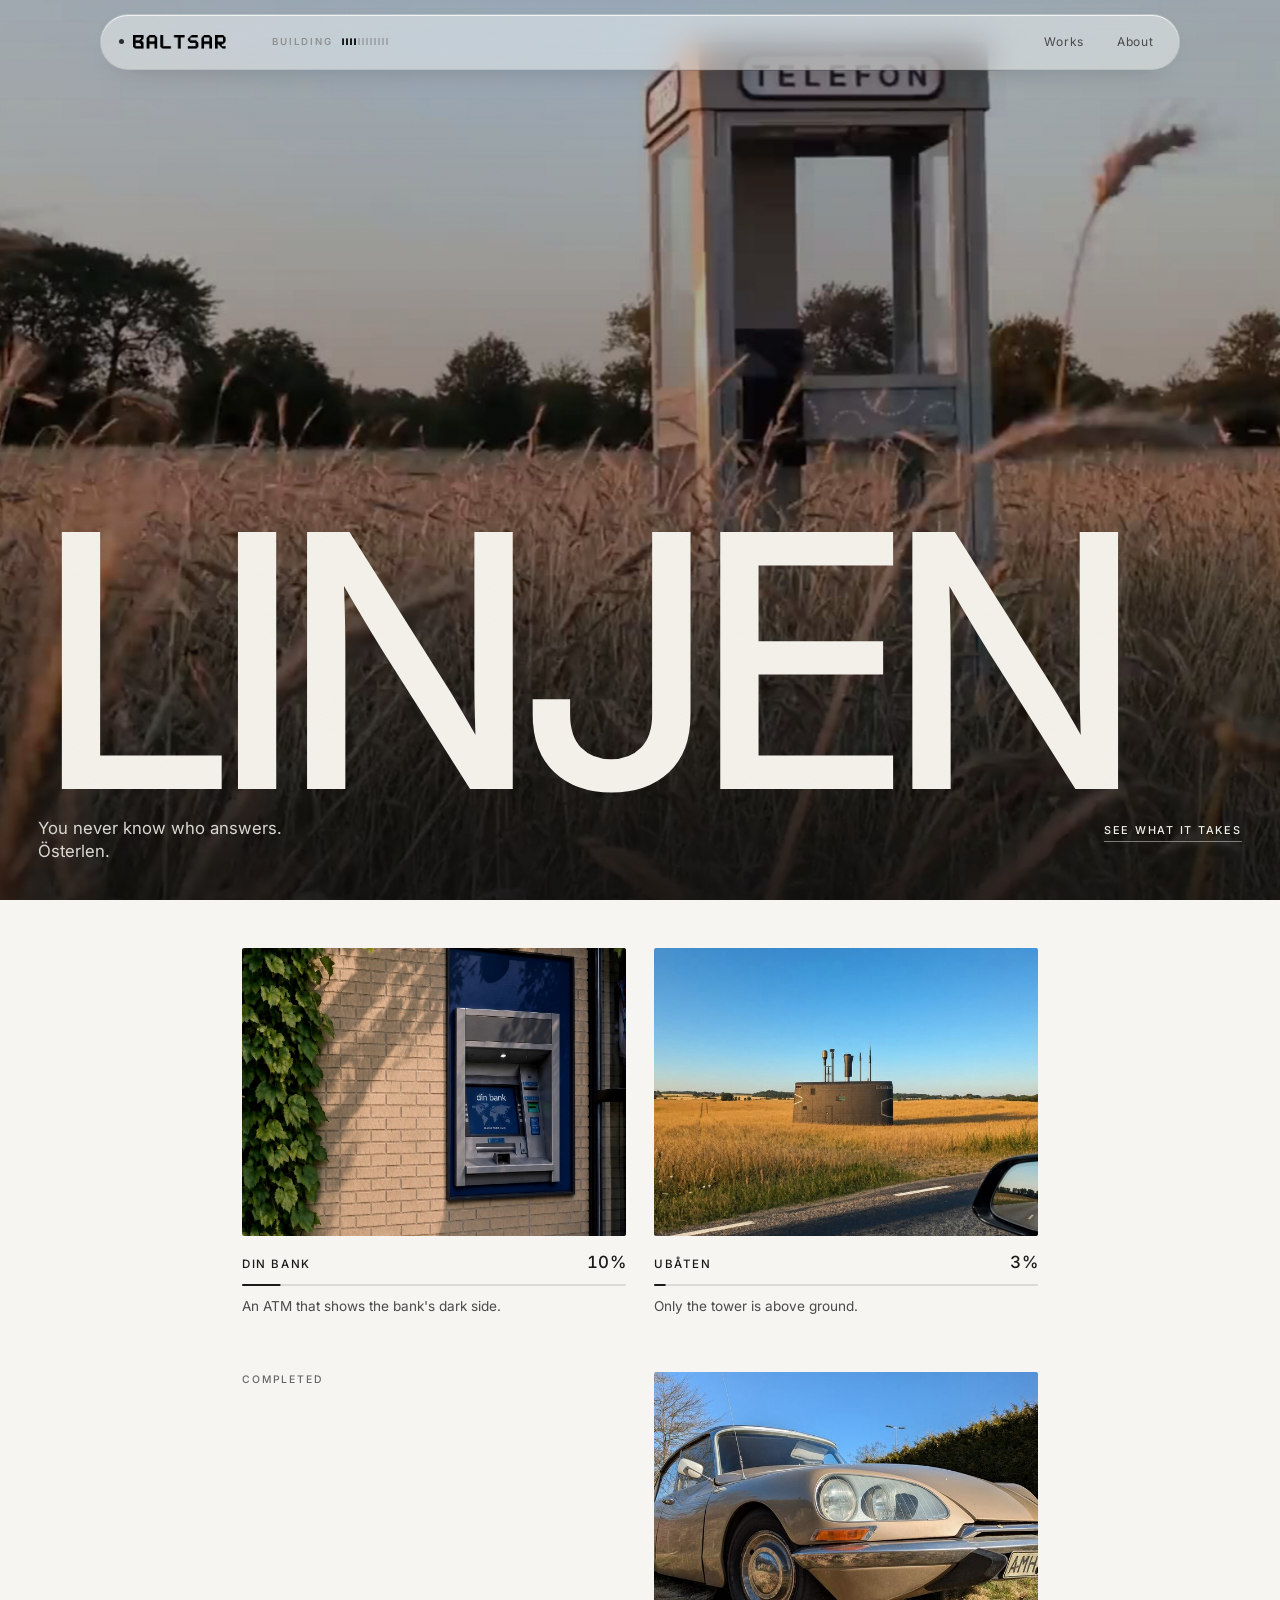
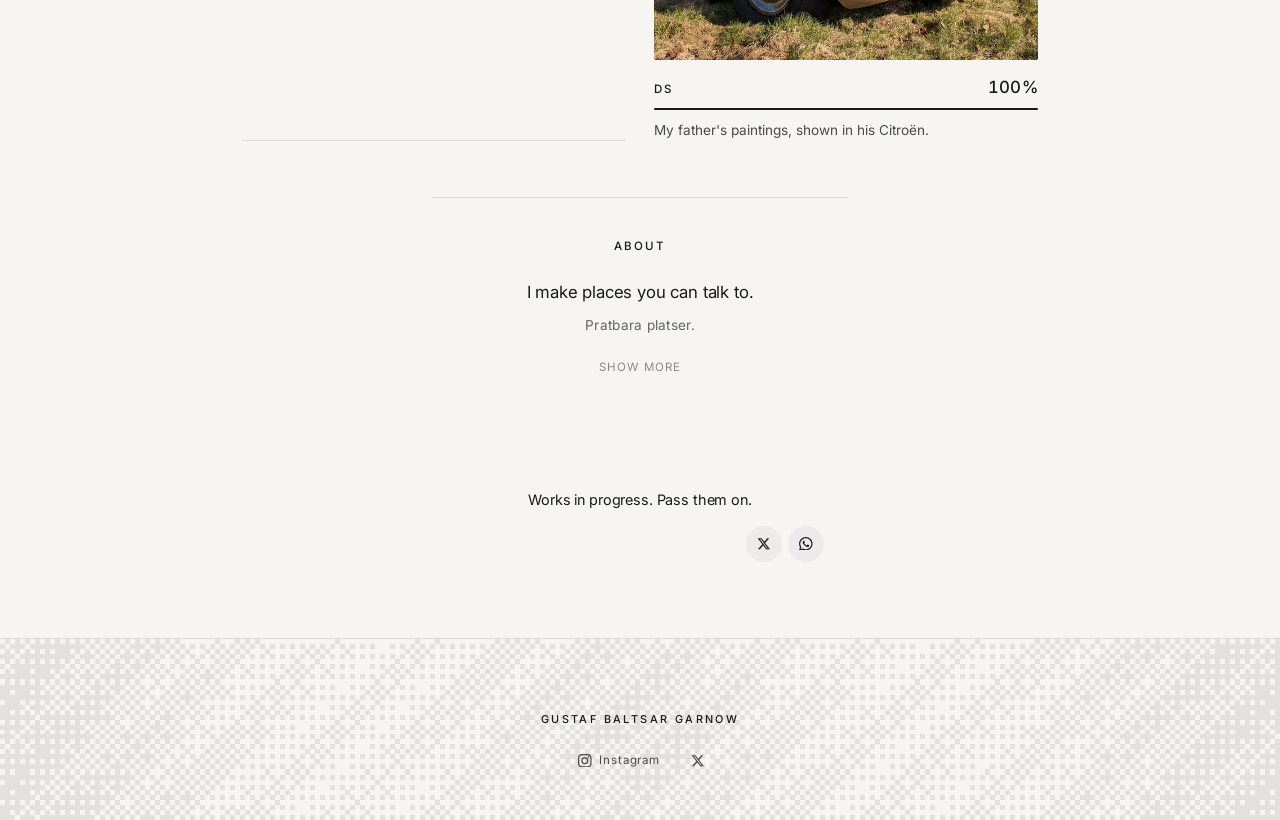
==== commit f51dd6c6: "feat: rewrite UBÅTEN as a thing rather than a pitch The page opened with a percentage, a cost, a bui" ====
--- a/index.html
+++ b/index.html
@@ -159,9 +159,9 @@
         </div>
       </a>
 
-      <a class="work work--sketch" href="/ubaten" data-progress="3">
+      <a class="work" href="/ubaten" data-progress="3">
         <div class="work-media">
-          <img src="images/ubaten.jpg" alt="UBÅTEN, a conning tower in fog" width="682" height="512" loading="lazy" />
+          <img src="images/ubaten.jpg" alt="UBÅTEN, mockup of a submarine tower in a field" width="682" height="512" loading="lazy" />
         </div>
         <div class="work-meta">
           <div class="work-title-row">
@@ -171,7 +171,7 @@
           <div class="progress" aria-hidden="true">
             <div class="progress-fill is-on" style="--p: 3"></div>
           </div>
-          <p class="work-line">A hull takes shape.</p>
+          <p class="work-line">Only the tower is above ground.</p>
         </div>
       </a>
     </section>
--- a/styles.css
+++ b/styles.css
@@ -2523,3 +2523,91 @@
   color: #666666;
   text-align: center;
 }
+
+/* Spec plate: a submarine has numbers, so it gets a data plate */
+
+.spec {
+  display: grid;
+  grid-template-columns: 1fr 1fr;
+  max-width: 860px;
+  margin: 3rem auto 0;
+  padding: 0 1.5rem;
+  border-top: 1px solid var(--line);
+}
+
+.spec-item {
+  padding: 1.4rem 0;
+  border-bottom: 1px solid var(--line);
+}
+
+.spec-item:nth-child(odd) {
+  padding-right: 1.25rem;
+  border-right: 1px solid var(--line);
+}
+
+.spec-item:nth-child(even) {
+  padding-left: 1.25rem;
+}
+
+.spec-value {
+  font-family: "IBM Plex Mono", ui-monospace, SFMono-Regular, Menlo, monospace;
+  font-size: clamp(2.1rem, 9vw, 3rem);
+  font-weight: 400;
+  line-height: 1;
+  letter-spacing: -0.03em;
+  color: var(--ink);
+  font-variant-numeric: tabular-nums;
+}
+
+.spec-unit {
+  margin-left: 0.12em;
+  font-size: 0.42em;
+  letter-spacing: 0.04em;
+  /* darker than --ink-faint, which does not clear 4.5:1 on paper */
+  color: #666666;
+}
+
+.spec-label {
+  margin-top: 0.6rem;
+  font-size: 0.62rem;
+  font-weight: 500;
+  letter-spacing: 0.18em;
+  text-transform: uppercase;
+  color: #666666;
+}
+
+@media (min-width: 40rem) {
+  .spec {
+    grid-template-columns: repeat(4, 1fr);
+    padding: 0 2rem;
+  }
+
+  .spec-item,
+  .spec-item:nth-child(odd) {
+    padding: 1.75rem 1.25rem;
+    border-right: 1px solid var(--line);
+  }
+
+  .spec-item:first-child { padding-left: 0; }
+  .spec-item:last-child { border-right: 0; padding-right: 0; }
+}
+
+/* A mockup has to say so, or it reads as a photograph of something real */
+.inset-flag {
+  display: inline-block;
+  margin-right: 0.4rem;
+  padding: 0.12rem 0.4rem;
+  border-radius: var(--radius);
+  background: var(--ink);
+  color: var(--bg);
+  font-size: 0.6rem;
+  font-weight: 500;
+  letter-spacing: 0.12em;
+  text-transform: uppercase;
+  vertical-align: 0.08em;
+}
+
+/* the mockup label sits under the hero, in the page column */
+.item-hero-cap {
+  margin-top: 0.7rem;
+}
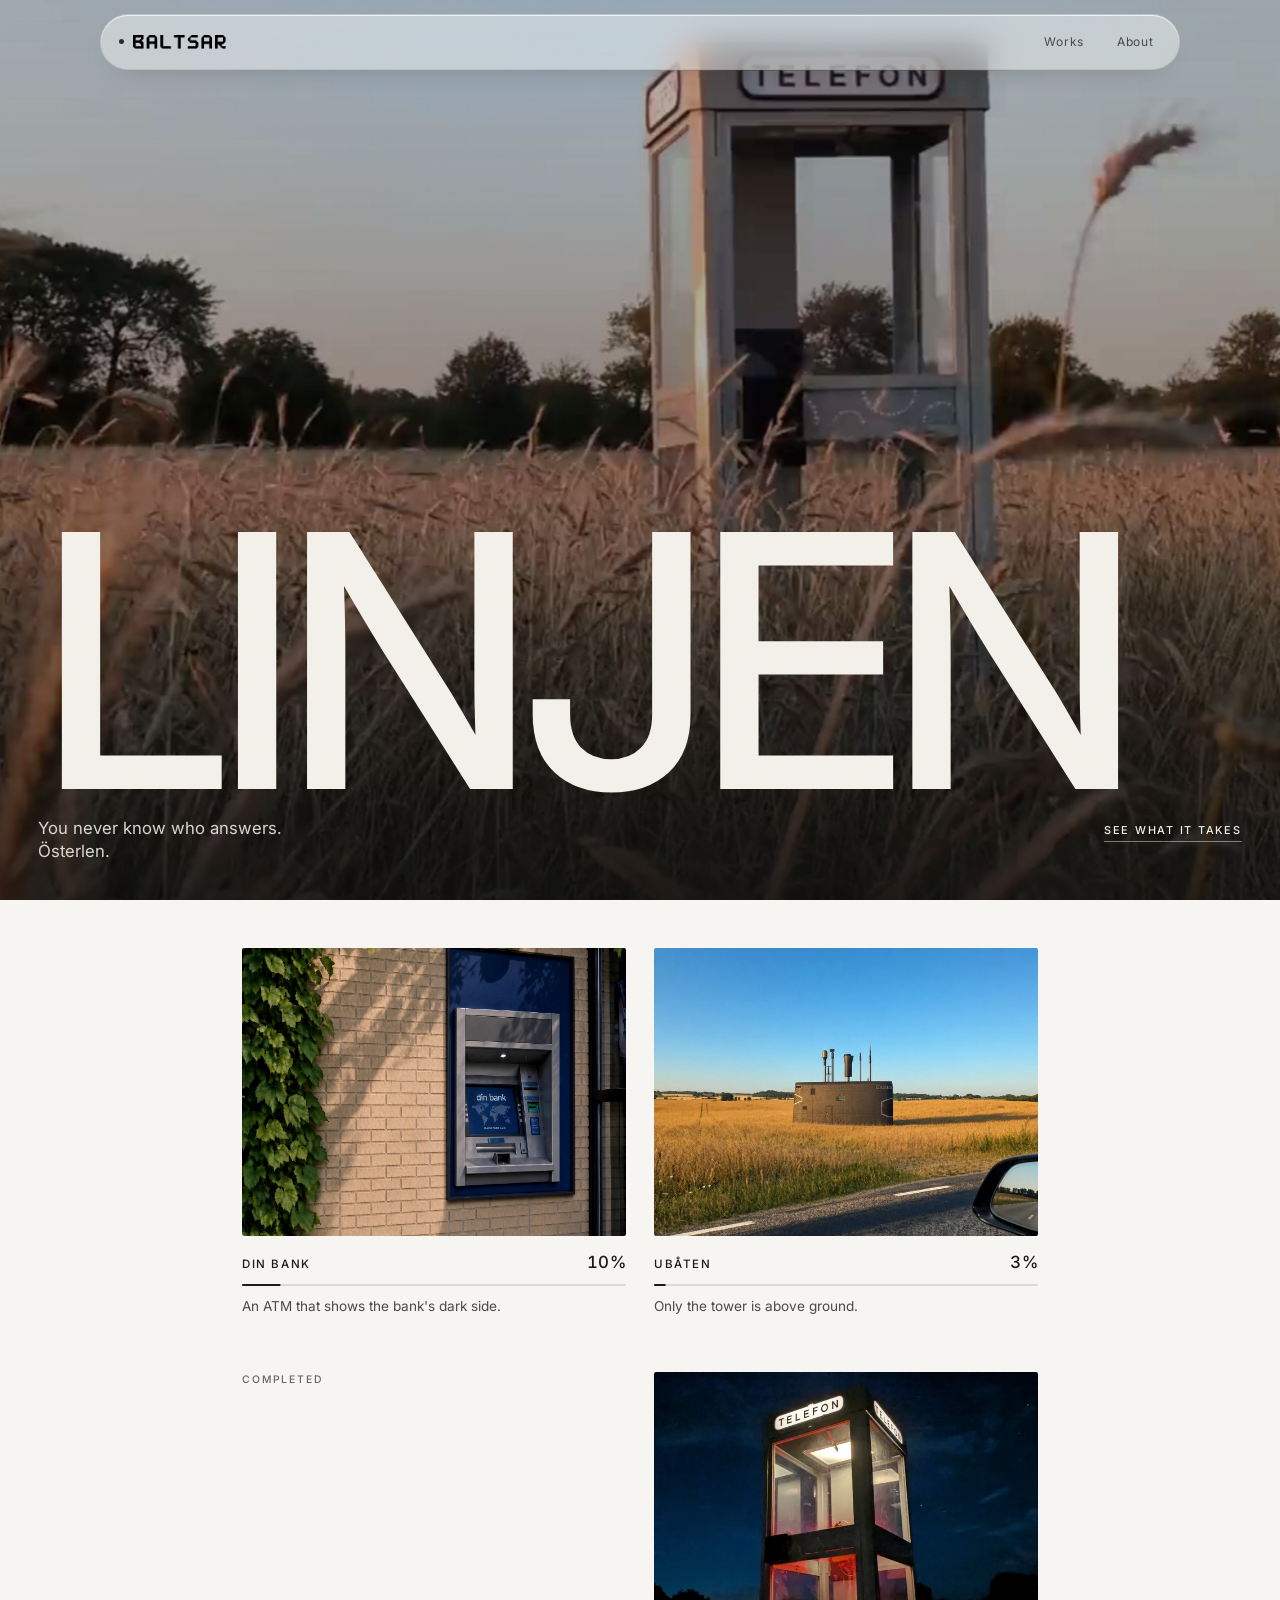
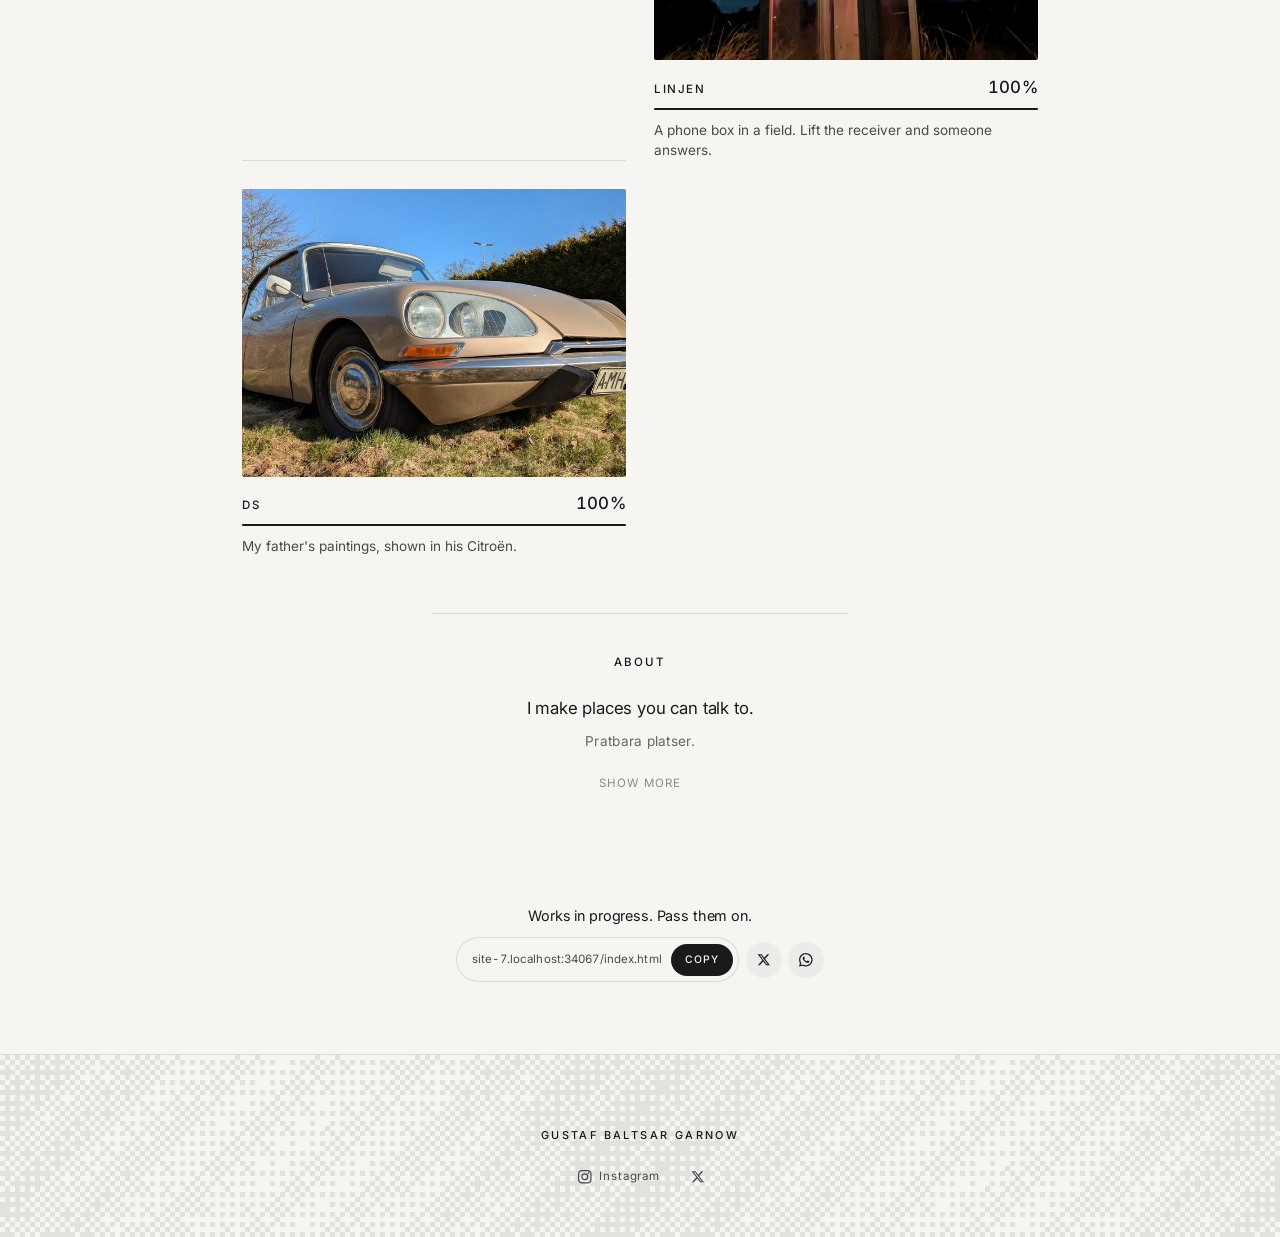
==== commit ed44d3e3: "feat: LINJEN joins the completed work It is finished, so it sits with DS at 100 per cent rather than" ====
--- a/index.html
+++ b/index.html
@@ -85,10 +85,6 @@
         <span class="led" aria-hidden="true"></span>
         <img src="images/logo.png" alt="BALTSAR" width="119" height="18" />
       </a>
-      <p class="bar-state" aria-hidden="true" data-progress="34">
-        <span class="bar-state-label">Building</span>
-        <span class="bar-meter"><b></b></span>
-      </p>
       <nav class="nav">
         <a href="#verk">Works</a>
         <a href="#om">About</a>
@@ -179,6 +175,25 @@
     <section id="klart" class="works works--done" aria-label="Completed work">
       <h2 class="works-heading">Completed</h2>
 
+      <a class="work" href="/linjen" data-progress="100">
+        <div class="work-media">
+          <picture>
+            <source srcset="images/linjen-card.webp" type="image/webp" />
+            <img src="images/linjen-card.jpg" alt="LINJEN, a phone booth lit against the night sky in a field" width="682" height="512" loading="lazy" />
+          </picture>
+        </div>
+        <div class="work-meta">
+          <div class="work-title-row">
+            <h3>LINJEN</h3>
+            <span class="pct">100%</span>
+          </div>
+          <div class="progress" aria-hidden="true">
+            <div class="progress-fill is-on" style="--p: 100"></div>
+          </div>
+          <p class="work-line">A phone box in a field. Lift the receiver and someone answers.</p>
+        </div>
+      </a>
+
       <a class="work" href="/ds" data-progress="100">
         <div class="work-media">
           <img src="images/ds.jpg" alt="DS, a Citroën with paintings inside, parked on grass" width="682" height="512" loading="lazy" />
@@ -316,6 +331,6 @@
     </div>
   </div>
 
-  <script src="main.js?v=17"></script>
+  <script src="main.js?v=18"></script>
 </body>
 </html>
--- a/styles.css
+++ b/styles.css
@@ -155,46 +155,6 @@
 .bar:hover::after {
   opacity: 1;
   background-position: -30% 0;
-}
-
-/* site state readout */
-.bar-state {
-  display: flex;
-  align-items: center;
-  gap: 0.6rem;
-  margin-right: auto;
-  margin-left: 1.4rem;
-}
-
-.bar-state-label {
-  font-size: 0.6rem;
-  font-weight: 500;
-  letter-spacing: 0.2em;
-  text-transform: uppercase;
-  color: var(--ink-faint);
-}
-
-.bar-meter {
-  position: relative;
-  width: 46px;
-  height: 7px;
-  background-image: repeating-linear-gradient(
-    to right,
-    rgba(26, 26, 26, 0.2) 0 2px,
-    transparent 2px 4px
-  );
-}
-
-.bar-meter b {
-  position: absolute;
-  inset: 0;
-  background-image: repeating-linear-gradient(
-    to right,
-    var(--ink) 0 2px,
-    transparent 2px 4px
-  );
-  clip-path: inset(0 100% 0 0);
-  transition: clip-path 1.4s steps(12, end) 0.35s;
 }
 
 /* scroll readout along the bottom of the glass */
@@ -1407,6 +1367,13 @@
   color: var(--ink-muted);
 }
 
+/* the one ask that costs something, kept apart from the two that do not */
+.support-keep {
+  margin-top: 1.75rem;
+  padding-top: 1.75rem;
+  border-top: 1px solid var(--line);
+}
+
 .support .btn {
   margin-top: 1rem;
 }
@@ -1748,9 +1715,6 @@
     padding: 0.65rem 0.85rem;
   }
 
-  .bar-state {
-    display: none;
-  }
 
   .item {
     padding: 5rem 1.25rem 3rem;
